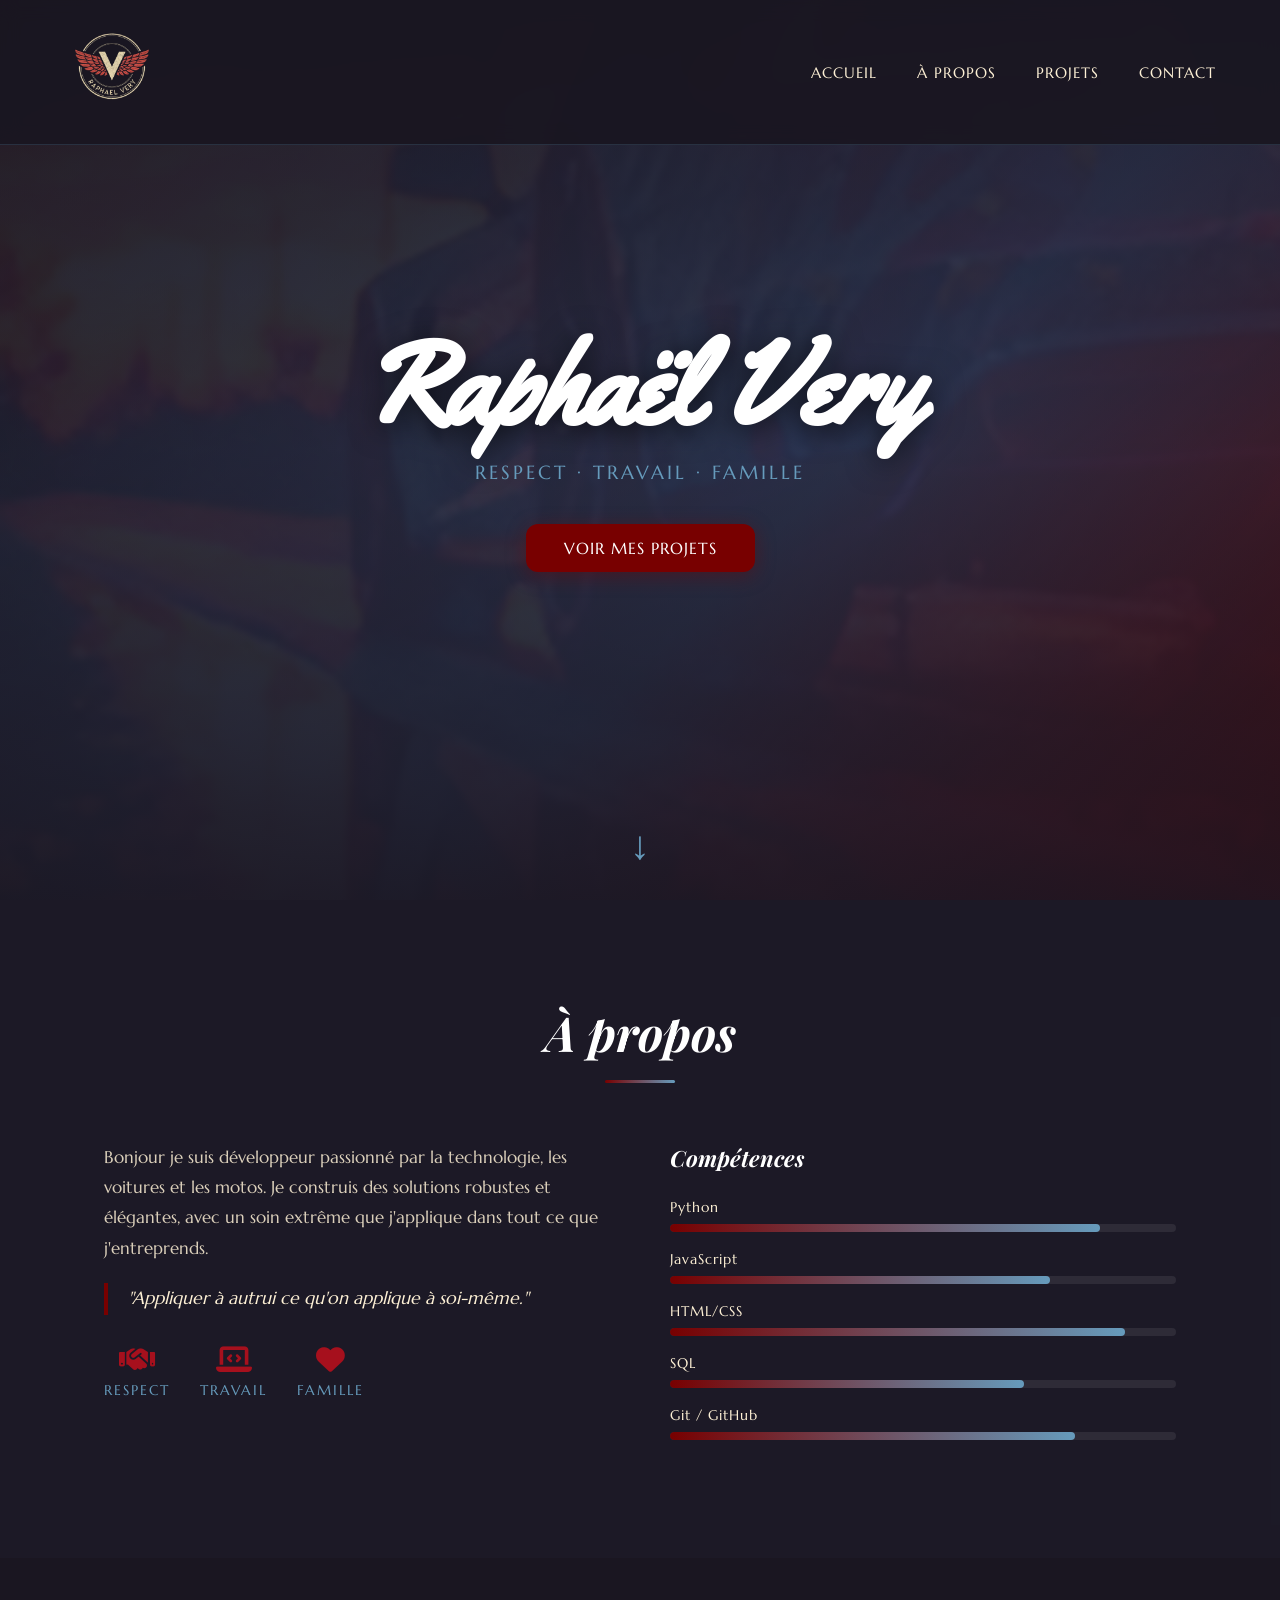
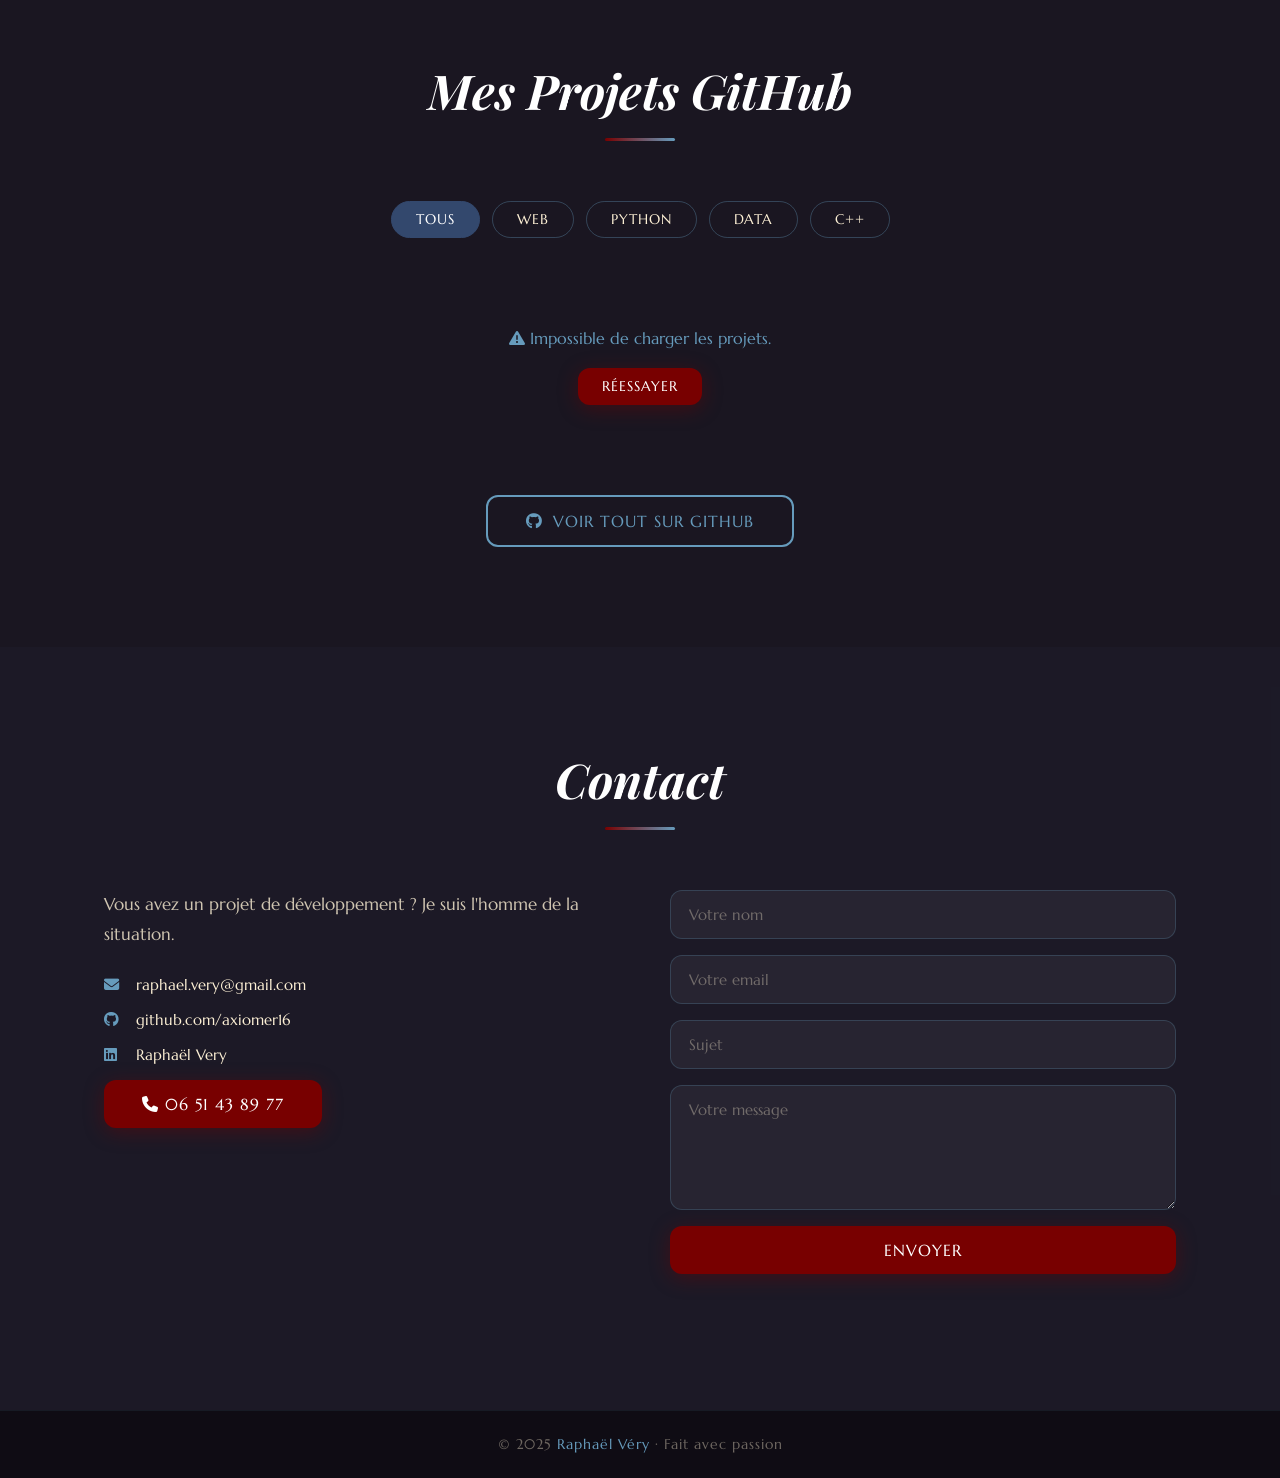
==== index.html @ fd7748c5 "formulaire mailer fonctionnel" ====
<!DOCTYPE html>

<html lang="en">
<head>
  <meta charset="UTF-8" />
  <meta name="viewport" content="width=device-width, initial-scale=1.0"/>
  <title>Raphaël Very – Portfolio</title>
  <link rel="stylesheet" href="style.css" />
  <link href="https://fonts.googleapis.com/css2?family=Yellowtail&family=Playfair+Display:ital@1&family=Marcellus&display=swap" rel="stylesheet"/>
  <link rel="stylesheet" href="https://cdnjs.cloudflare.com/ajax/libs/font-awesome/6.5.0/css/all.min.css"/>
  <link rel="icon" href="LogoPortfoliotCouleurClaire.png" type="image/png" />
</head>
<body>

  <!-- NAV -->
  <nav id="navbar">
    <div class="nav-logo"><img src="LogoPortfoliotCouleurClaire.png" alt="LogoPersoRaphaelVery" class="LogoNavBar"></div>
    <ul class="nav-links">
      <li><a href="#hero">Accueil</a></li>
      <li><a href="#about">À propos</a></li>
      <li><a href="#projects">Projets</a></li>
      <li><a href="#contact">Contact</a></li>
    </ul>
    <div class="hamburger" id="hamburger"><span></span><span></span><span></span></div>
  </nav>

  <!-- HERO -->
  <section id="hero">
    <div class="hero-overlay"></div>
    <div class="hero-content">
      <h1 class="hero-name">Raphaël Very</h1>
      <p class="hero-tagline">Respect · Travail · Famille</p>
      <a href="#projects" class="btn-primary">Voir mes projets</a>
    </div>
    <div class="hero-scroll-hint">↓</div>
  </section>

  <!-- ABOUT -->
  <section id="about">
    <div class="container">
      <h2 class="section-title">À propos</h2>
      <div class="about-grid">
        <div class="about-text">
          <p>Bonjour je suis développeur passionné par la technologie, les voitures et les motos. Je construis des solutions robustes et élégantes, 
            avec un soin extrême que j'applique dans tout ce que j'entreprends.</p>
          <p class="about-quote">"Appliquer à autrui ce qu'on applique à soi-même."</p>
          <div class="values">
            <div class="value-item"><i class="fas fa-handshake"></i><span>Respect</span></div>
            <div class="value-item"><i class="fas fa-laptop-code"></i><span>Travail</span></div>
            <div class="value-item"><i class="fas fa-heart"></i><span>Famille</span></div>
          </div>
        </div>
        <div class="about-skills">
          <h3>Compétences</h3>
          <div class="skill-bar"><span>Python</span><div class="bar"><div class="fill" data-width="85%"></div></div></div>
          <div class="skill-bar"><span>JavaScript</span><div class="bar"><div class="fill" data-width="75%"></div></div></div>
          <div class="skill-bar"><span>HTML/CSS</span><div class="bar"><div class="fill" data-width="90%"></div></div></div>
          <div class="skill-bar"><span>SQL</span><div class="bar"><div class="fill" data-width="70%"></div></div></div>
          <div class="skill-bar"><span>Git / GitHub</span><div class="bar"><div class="fill" data-width="80%"></div></div></div>
        </div>
      </div>
    </div>
  </section>

  <!-- PROJECTS -->
  <section id="projects">
    <div class="container">
      <h2 class="section-title">Mes Projets GitHub</h2>
      <div class="filter-buttons">
        <button class="filter-btn active" data-filter="all">Tous</button>
        <button class="filter-btn" data-filter="web">Web</button>
        <button class="filter-btn" data-filter="python">Python</button>
        <button class="filter-btn" data-filter="data">Data</button>
        <button class="filter-btn" data-filter="C++">C++</button>
      </div>
      <div class="projects-grid" id="projects-grid">
        <!-- Cartes injectées par JS -->
      </div>
      <div class="github-cta">
        <a href="https://github.com/axiomer16" target="_blank" class="btn-secondary"><i class="fab fa-github"></i> Voir tout sur GitHub</a>
      </div>
    </div>
  </section>

  <!-- CONTACT -->
  <section id="contact">
    <div class="container">
      <h2 class="section-title">Contact</h2>
      <div class="contact-wrapper">
        <div class="contact-info">
          <p>Vous avez un projet de développement ? Je suis l'homme de la situation.</p>
          <a href="" class="contact-link"><i class="fas fa-envelope"></i> raphael.very@gmail.com</a>
          <a href="https://github.com/axiomer16" target="_blank" class="contact-link"><i class="fab fa-github"></i> github.com/axiomer16</a>
          <a href="https://www.linkedin.com/in/rapha%C3%ABl-very-87150a2a8/" target="_blank" class="contact-link"><i class="fab fa-linkedin"></i>Raphaël Very</a>
          <a href="tel:+33651438977" class="btn-primary"><i class="fas fa-phone"></i> 06 51 43 89 77</a>
        </div>
      <form class="contact-form" id="contact-form">
        <input type="text" name="name" placeholder="Votre nom" required />
        <input type="email" name="email" placeholder="Votre email" required />
        <input type="text" name="subject" placeholder="Sujet" required />
        <textarea rows="5" name="message" placeholder="Votre message" required></textarea>
        <button type="submit" class="btn-primary">Envoyer</button>
        <p class="form-msg" id="form-msg"></p>
      </form>
      </div>
    </div>
  </section>

  <!-- FOOTER -->
  <footer>
    <p>© 2025 <span>Raphaël Véry</span> · Fait avec passion</p>
  </footer>

  <script src="script.js"></script>
</body>
</html>
---- style.css ----
/* ===== RESET & VARIABLES ===== */
*, *::before, *::after { margin: 0; padding: 0; box-sizing: border-box; }

:root {
  --marron-rouge: #780000;
  --bleu-marin:   #33486d;
  --noir:         #1A1621;
  --bleu-clair:   #669BBC;
  --beige:        #FDF0D5;
  --rouge-bord:   #A6101D;
  --white:        #ffffff;
  --font-title1:  'Yellowtail', cursive;
  --font-title2:  'Playfair Display', serif;
  --font-body:    'Marcellus', serif;
  --transition:   0.35s ease;
  --radius:       12px;
}

html { scroll-behavior: smooth; }

body {
  font-family: var(--font-body);
  background: var(--noir);
  color: var(--beige);
  overflow-x: hidden;
}

/* ===== SCROLLBAR ===== */
::-webkit-scrollbar { width: 6px; }
::-webkit-scrollbar-track { background: var(--noir); }
::-webkit-scrollbar-thumb { background: var(--bleu-marin); border-radius: 3px; }

/* ===== NAV ===== */
#navbar {
  position: fixed; top: 0; left: 0; right: 0; z-index: 999;
  display: flex; align-items: center; justify-content: space-between;
  padding: 18px 5%;
  background: rgba(26, 22, 33, 0.92);
  backdrop-filter: blur(10px);
  border-bottom: 1px solid rgba(102,155,188,0.2);
  transition: var(--transition);
}
#navbar.scrolled { padding: 12px 5%; box-shadow: 0 4px 20px rgba(0,0,0,0.5); }

.nav-logo {
  font-family: var(--font-title1);
  font-size: 2rem;
  color: var(--beige);
  letter-spacing: 2px;
}
.LogoNavBar { width: 6rem; height: 6rem; }
.nav-logo span { color: var(--bleu-clair); }

.nav-links { list-style: none; display: flex; gap: 2.5rem; }
.nav-links a {
  text-decoration: none;
  color: var(--beige);
  font-size: 0.95rem;
  letter-spacing: 1px;
  text-transform: uppercase;
  position: relative;
  transition: color var(--transition);
}
.nav-links a::after {
  content: ''; position: absolute; bottom: -4px; left: 0;
  width: 0; height: 2px; background: var(--bleu-clair);
  transition: width var(--transition);
}
.nav-links a:hover { color: var(--bleu-clair); }
.nav-links a:hover::after { width: 100%; }

.hamburger { display: none; flex-direction: column; gap: 5px; cursor: pointer; }
.hamburger span { width: 25px; height: 2px; background: var(--beige); transition: var(--transition); }

/* ===== HERO ===== */
#hero {
  position: relative; height: 100vh;
  display: flex; align-items: center; justify-content: center;
  background: linear-gradient(135deg, var(--noir) 0%, var(--bleu-marin) 60%, var(--marron-rouge) 100%);
  overflow: hidden;
}

#hero::before {
  content: '';
  position: absolute; inset: 0;
  background: url('voiture.png') center/cover no-repeat;
  opacity: 0.12;
}

.hero-overlay {
  position: absolute; inset: 0;
  background: linear-gradient(to bottom, rgba(26,22,33,0.7) 0%, rgba(26,22,33,0.4) 50%, rgba(26,22,33,0.9) 100%);
}

.hero-content {
  position: relative; z-index: 2;
  text-align: center;
  animation: fadeUp 1s ease forwards;
}

.hero-name {
  font-family: var(--font-title1);
  font-size: clamp(3.5rem, 9vw, 8rem);
  color: var(--white);
  text-shadow: 0 4px 30px rgba(0,0,0,0.6);
  line-height: 1;
  margin-bottom: 1rem;
}

.hero-tagline {
  font-size: clamp(0.9rem, 2vw, 1.2rem);
  color: var(--bleu-clair);
  letter-spacing: 3px;
  text-transform: uppercase;
  margin-bottom: 2.5rem;
}

.hero-scroll-hint {
  position: absolute; bottom: 30px; left: 50%; transform: translateX(-50%);
  color: var(--bleu-clair); font-size: 2.5rem;
  animation: bounce 2s infinite;
}

/* ===== BUTTONS ===== */
.btn-primary {
  display: inline-block;
  padding: 14px 38px;
  background: var(--marron-rouge);
  color: var(--white);
  text-decoration: none;
  border: none; cursor: pointer;
  border-radius: var(--radius);
  font-family: var(--font-body);
  font-size: 1rem;
  letter-spacing: 1px;
  text-transform: uppercase;
  transition: background var(--transition), transform var(--transition), box-shadow var(--transition);
  box-shadow: 0 4px 20px rgba(120,0,0,0.4);
}
.btn-primary:hover {
  background: var(--rouge-bord);
  transform: translateY(-3px);
  box-shadow: 0 8px 30px rgba(166,16,29,0.5);
}

.btn-secondary {
  display: inline-flex; align-items: center; gap: 10px;
  padding: 14px 38px;
  background: transparent;
  color: var(--bleu-clair);
  text-decoration: none;
  border: 2px solid var(--bleu-clair);
  border-radius: var(--radius);
  font-family: var(--font-body);
  font-size: 1rem;
  letter-spacing: 1px;
  text-transform: uppercase;
  transition: all var(--transition);
}
.btn-secondary:hover {
  background: var(--bleu-clair);
  color: var(--noir);
  transform: translateY(-3px);
}

/* ===== SECTIONS ===== */
section { padding: 100px 0; }
.container { max-width: 1200px; margin: 0 auto; padding: 0 5%; }

.section-title {
  font-family: var(--font-title2);
  font-size: clamp(2rem, 5vw, 3rem);
  font-style: italic;
  color: var(--white);
  text-align: center;
  margin-bottom: 60px;
  position: relative;
}
.section-title::after {
  content: '';
  display: block;
  width: 70px; height: 3px;
  background: linear-gradient(to right, var(--marron-rouge), var(--bleu-clair));
  margin: 16px auto 0;
  border-radius: 2px;
}

/* ===== ABOUT ===== */
#about { background: rgba(51, 72, 109, 0.08); }

.about-grid { display: grid; grid-template-columns: 1fr 1fr; gap: 60px; align-items: start; }

.about-text p { font-size: 1.05rem; line-height: 1.8; margin-bottom: 1.2rem; color: rgba(253,240,213,0.85); }
.about-text strong { color: var(--bleu-clair); }

.about-quote {
  border-left: 4px solid var(--marron-rouge);
  padding-left: 20px;
  font-style: italic;
  color: var(--beige) !important;
  font-size: 1.1rem !important;
}

.values { display: flex; gap: 30px; margin-top: 30px; }
.value-item { display: flex; flex-direction: column; align-items: center; gap: 8px; }
.value-item i { font-size: 1.8rem; color: var(--rouge-bord); }
.value-item span { font-size: 0.85rem; text-transform: uppercase; letter-spacing: 2px; color: var(--bleu-clair); }

.about-skills h3 {
  font-family: var(--font-title2);
  font-size: 1.4rem;
  font-style: italic;
  color: var(--white);
  margin-bottom: 25px;
}

.skill-bar { margin-bottom: 18px; }
.skill-bar > span { display: block; font-size: 0.9rem; letter-spacing: 1px; margin-bottom: 8px; color: var(--beige); }
.bar { background: rgba(255,255,255,0.08); border-radius: 50px; height: 8px; overflow: hidden; }
.fill {
  height: 100%; width: 0%;
  background: linear-gradient(to right, var(--marron-rouge), var(--bleu-clair));
  border-radius: 50px;
  transition: width 1.5s cubic-bezier(0.25, 1, 0.5, 1);
}

/* ===== PROJECTS ===== */
#projects { background: var(--noir); }

.filter-buttons {
  display: flex; justify-content: center; gap: 12px; flex-wrap: wrap;
  margin-bottom: 50px;
}

.filter-btn {
  padding: 9px 24px;
  background: transparent;
  color: var(--beige);
  border: 1px solid rgba(102,155,188,0.35);
  border-radius: 50px;
  cursor: pointer;
  font-family: var(--font-body);
  font-size: 0.85rem;
  letter-spacing: 1px;
  text-transform: uppercase;
  transition: all var(--transition);
}
.filter-btn.active, .filter-btn:hover {
  background: var(--bleu-marin);
  border-color: var(--bleu-marin);
  color: var(--white);
}

.projects-grid {
  display: grid;
  grid-template-columns: repeat(auto-fill, minmax(330px, 1fr));
  gap: 28px;
}

.project-card {
  background: rgba(51,72,109,0.15);
  border: 1px solid rgba(102,155,188,0.15);
  border-radius: var(--radius);
  padding: 28px;
  position: relative;
  overflow: hidden;
  transition: transform var(--transition), box-shadow var(--transition), border-color var(--transition);
  cursor: pointer;
}
.project-card::before {
  content: ''; position: absolute; top: 0; left: 0; right: 0;
  height: 3px;
  background: linear-gradient(to right, var(--marron-rouge), var(--bleu-clair));
  transform: scaleX(0); transform-origin: left;
  transition: transform var(--transition);
}
.project-card:hover { transform: translateY(-8px); box-shadow: 0 16px 40px rgba(0,0,0,0.4); border-color: rgba(102,155,188,0.4); }
.project-card:hover::before { transform: scaleX(1); }

.project-card-header { display: flex; justify-content: space-between; align-items: flex-start; margin-bottom: 14px; }
.project-icon { font-size: 1.8rem; }
.project-tag {
  font-size: 0.7rem; letter-spacing: 1px; text-transform: uppercase;
  padding: 4px 10px;
  border-radius: 50px;
  background: rgba(120,0,0,0.3);
  color: var(--white);
  border: 1px solid rgba(166,16,29,0.3);
}

.project-card h3 {
  font-family: var(--font-title2);
  font-size: 1.25rem;
  font-style: italic;
  color: var(--white);
  margin-bottom: 10px;
}
.project-card p { font-size: 0.92rem; line-height: 1.65; color: rgba(253,240,213,0.7); margin-bottom: 20px; }

.project-footer { display: flex; justify-content: space-between; align-items: center; }
.project-langs { display: flex; gap: 8px; flex-wrap: wrap; }
.lang-badge {
  font-size: 0.7rem; padding: 3px 10px;
  background: rgba(102,155,188,0.15);
  color: var(--bleu-clair);
  border-radius: 50px;
  border: 1px solid rgba(102,155,188,0.25);
}
.project-card .project-link {
  text-decoration: none;
  color: inherit;
  display: block;
}


.github-cta { text-align: center; margin-top: 50px; }

/* ===== CONTACT ===== */
#contact { background: rgba(51,72,109,0.08); }

.contact-wrapper { display: grid; grid-template-columns: 1fr 1fr; gap: 60px; align-items: start; }

.contact-info p { font-size: 1.05rem; line-height: 1.8; color: rgba(253,240,213,0.8); margin-bottom: 25px; }

.contact-link {
  display: flex; align-items: center; gap: 12px;
  text-decoration: none; color: var(--beige);
  font-size: 0.95rem; margin-bottom: 16px;
  transition: color var(--transition);
}
.contact-link i { color: var(--bleu-clair); width: 20px; }
.contact-link:hover { color: var(--bleu-clair); }

.contact-form { display: flex; flex-direction: column; gap: 16px; }
.contact-form input,
.contact-form textarea {
  background: rgba(255,255,255,0.05);
  border: 1px solid rgba(102,155,188,0.25);
  color: var(--beige);
  font-family: var(--font-body);
  font-size: 0.95rem;
  padding: 14px 18px;
  border-radius: var(--radius);
  transition: border-color var(--transition);
  outline: none;
  resize: vertical;
}
.contact-form input:focus,
.contact-form textarea:focus { border-color: var(--bleu-clair); }
.contact-form input::placeholder,
.contact-form textarea::placeholder { color: rgba(253,240,213,0.35); }

.form-msg { font-size: 0.9rem; color: var(--bleu-clair); min-height: 20px; }

/* ===== FOOTER ===== */
footer {
  background: #0f0c14;
  text-align: center;
  padding: 25px;
  border-top: 1px solid rgba(102,155,188,0.1);
  font-size: 0.85rem;
  color: rgba(253,240,213,0.4);
  letter-spacing: 1px;
}
footer span { color: var(--bleu-clair); }
a.btn-primary[href^="tel"] {
  width: auto;
  max-width: 225px;
  display: inline-block;
}


/* ===== ANIMATIONS ===== */
@keyframes fadeUp {
  from { opacity: 0; transform: translateY(40px); }
  to   { opacity: 1; transform: translateY(0); }
}
@keyframes bounce {
  0%, 100% { transform: translateX(-50%) translateY(0); }
  50%       { transform: translateX(-50%) translateY(-12px); }
}

.reveal {
  opacity: 0;
  transform: translateY(30px);
  transition: opacity 0.7s ease, transform 0.7s ease;
}
.reveal.visible { opacity: 1; transform: translateY(0); }

/* ===== RESPONSIVE ===== */
@media (max-width: 768px) {
  .nav-links { display: none; flex-direction: column; position: absolute; top: 70px; left: 0; right: 0; background: rgba(26,22,33,0.98); padding: 20px 5%; gap: 20px; }
  .nav-links.open { display: flex; }
  .LogoNavBar { width: 5rem; height: 5rem; }
  .hamburger { display: flex; }
  .about-grid, .contact-wrapper { grid-template-columns: 1fr; gap: 40px; }
  .projects-grid { grid-template-columns: 1fr; }
  .values { justify-content: center; }
}
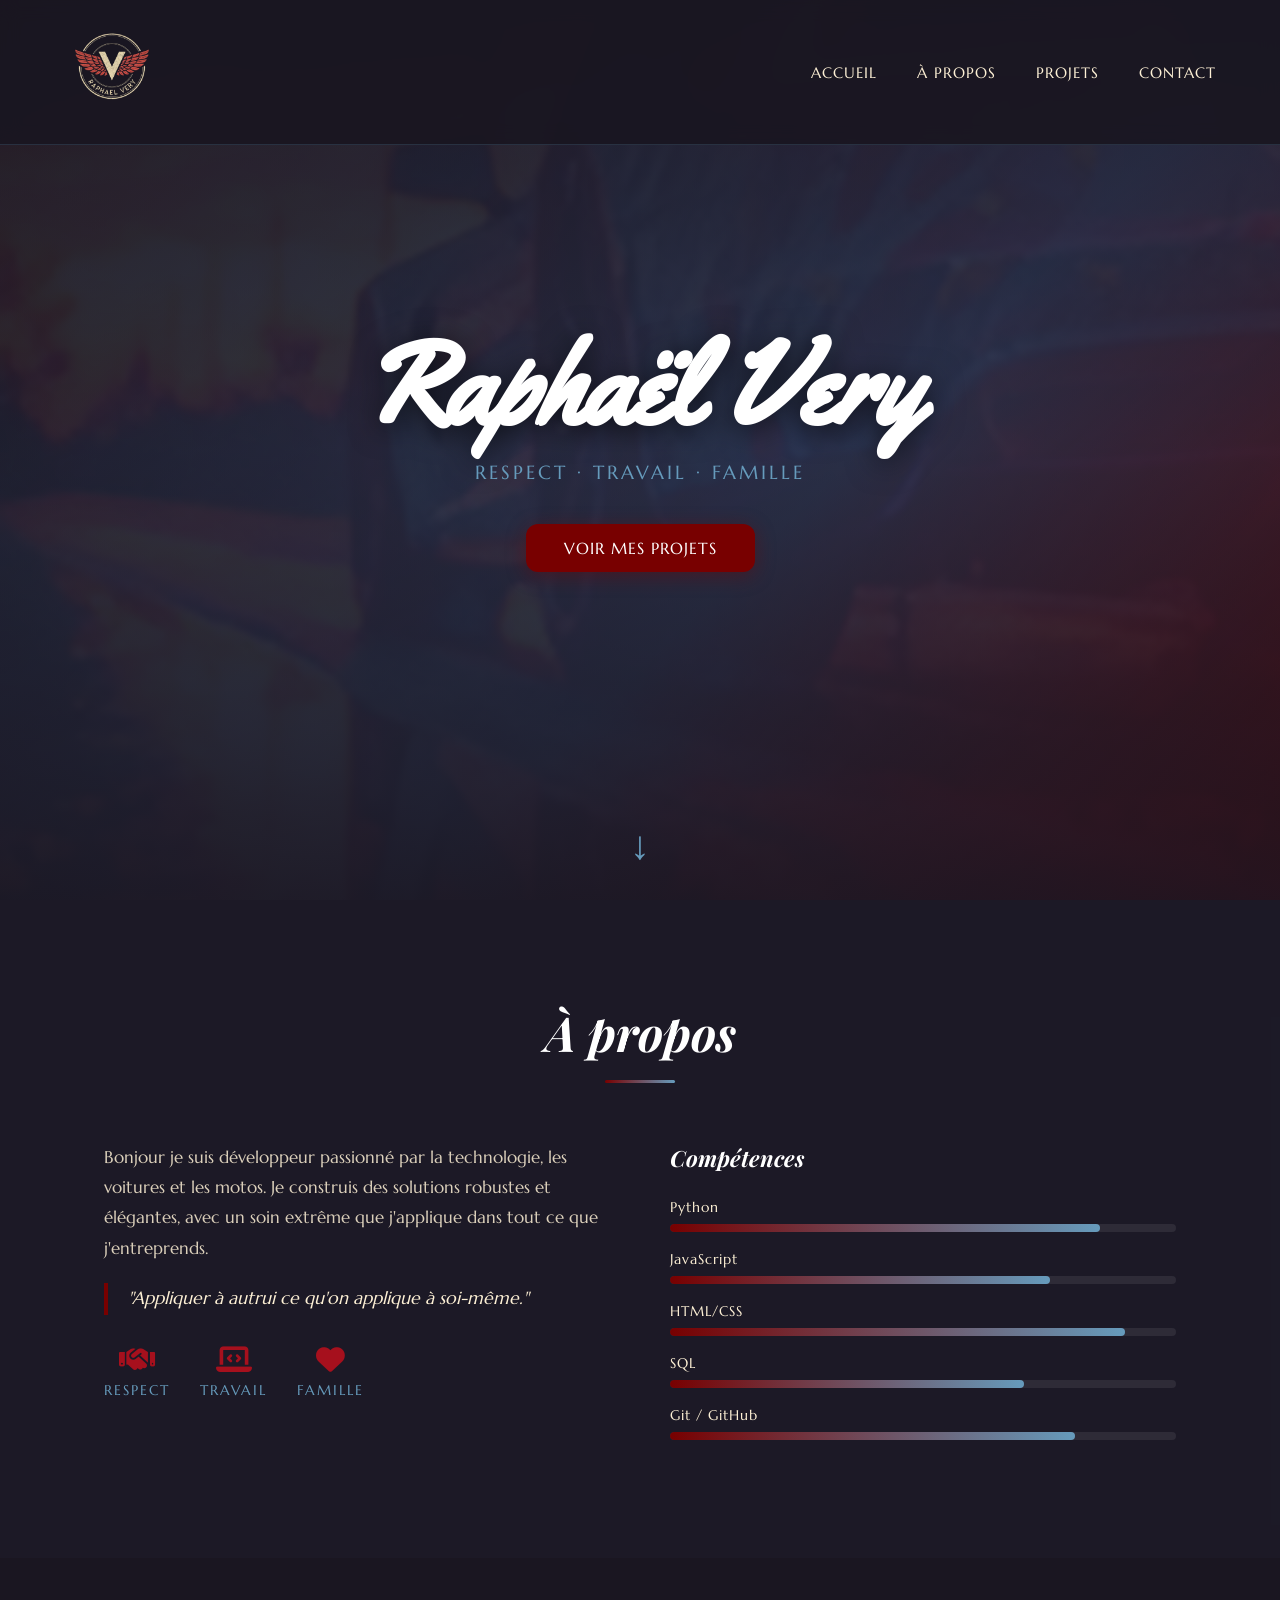
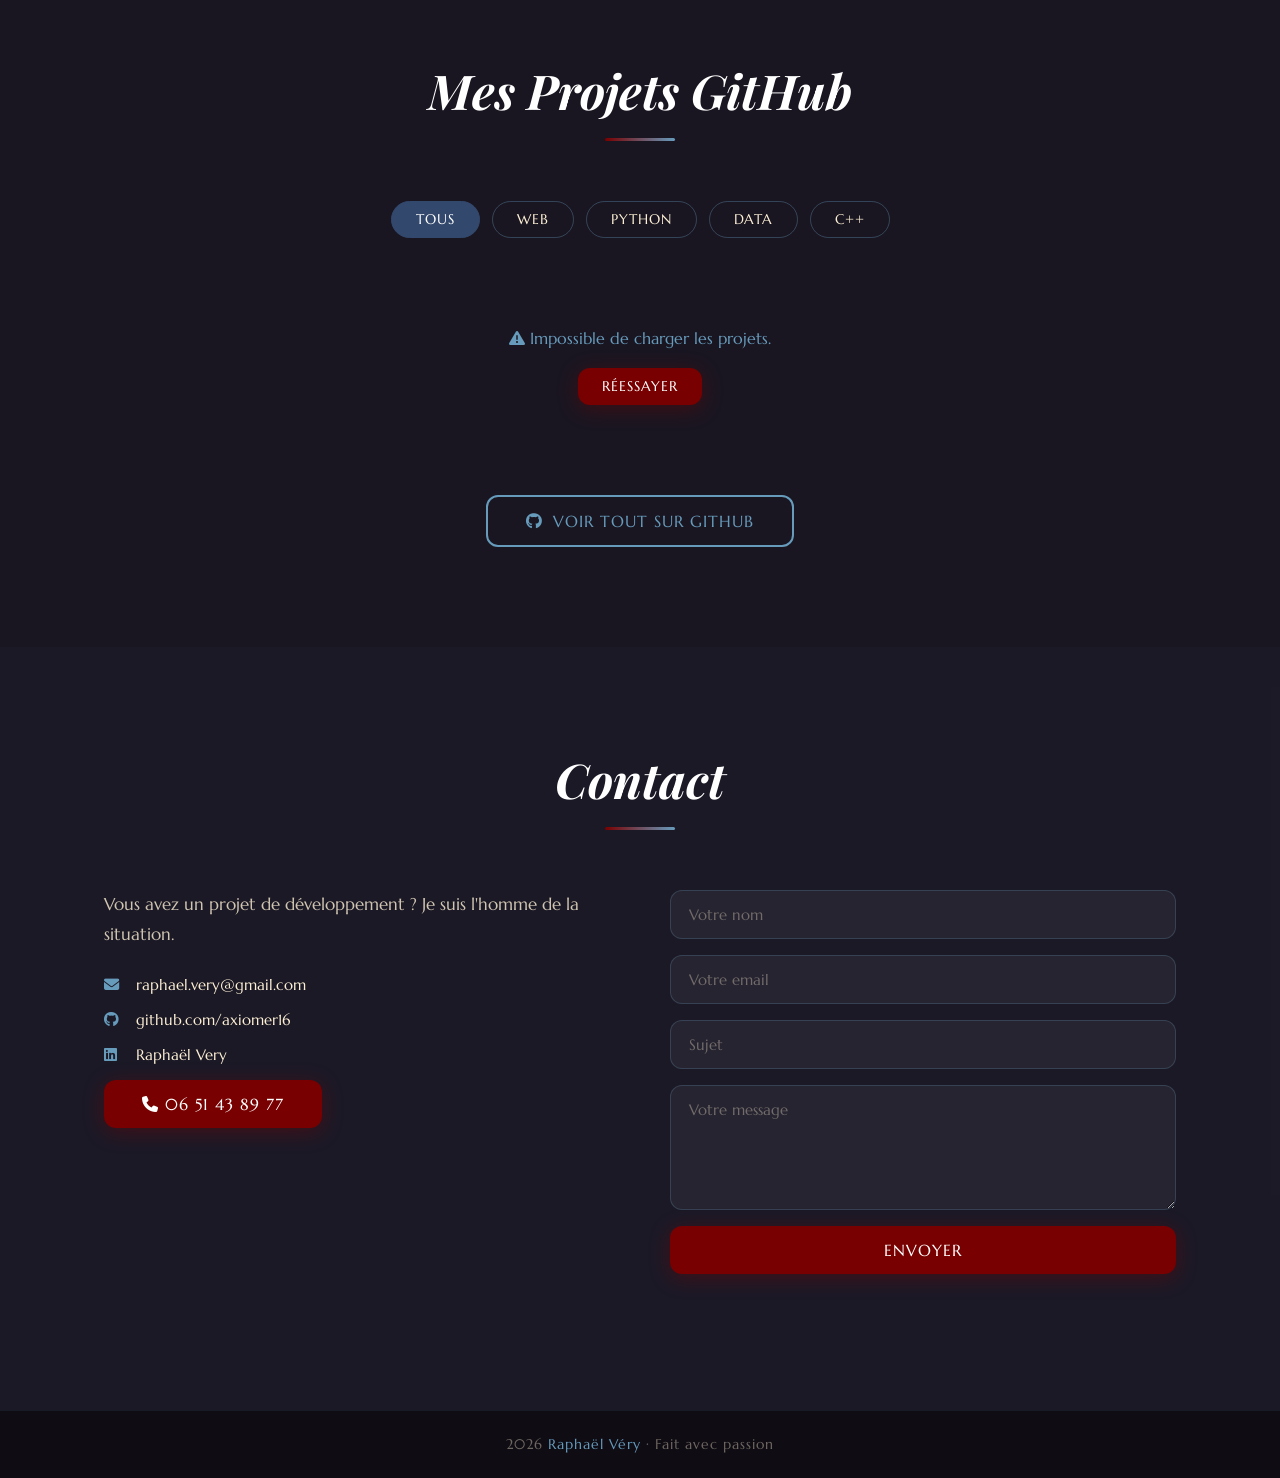
==== commit 5e57deca: "mise a jour footer" ====
--- a/index.html
+++ b/index.html
@@ -108,9 +108,9 @@
 
   <!-- FOOTER -->
   <footer>
-    <p>© 2025 <span>Raphaël Véry</span> · Fait avec passion</p>
+    <p>2026 <span>Raphaël Véry</span> · Fait avec passion</p>
   </footer>
 
   <script src="script.js"></script>
 </body>
-</html>+</html>
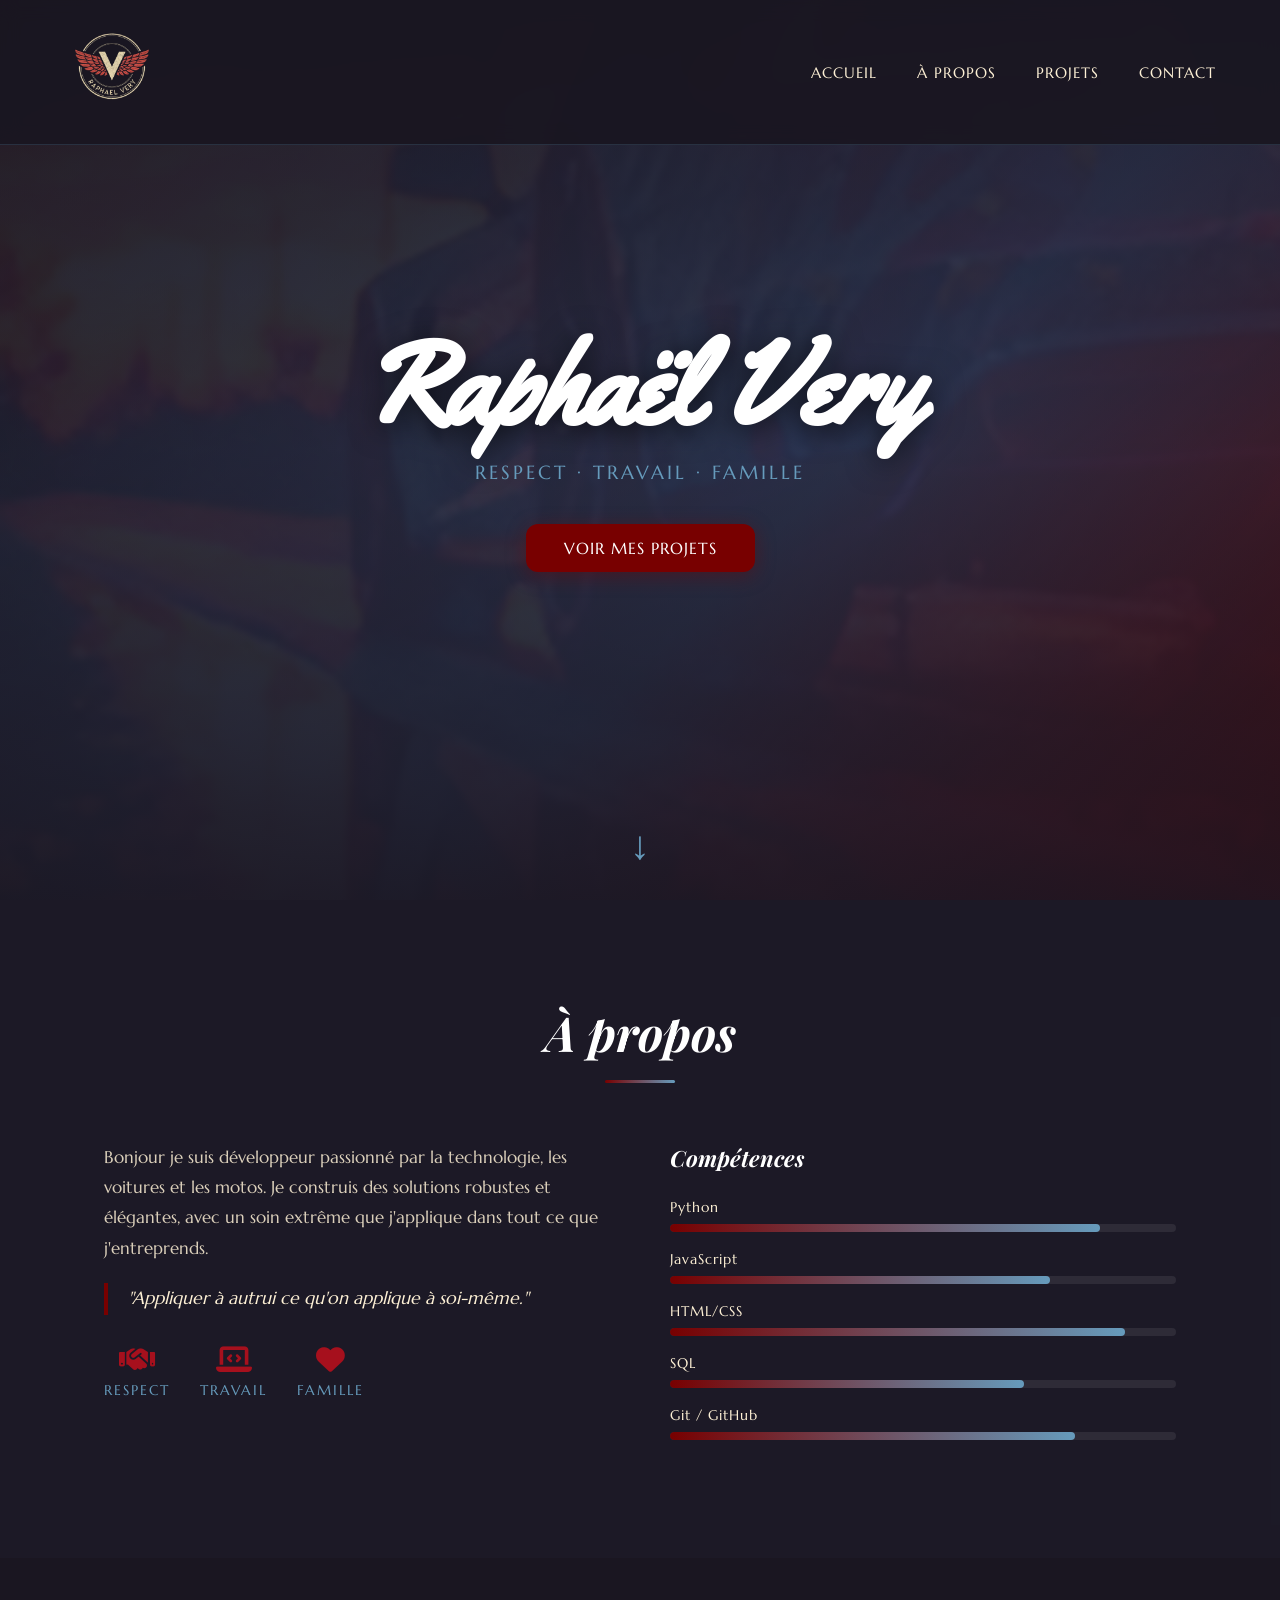
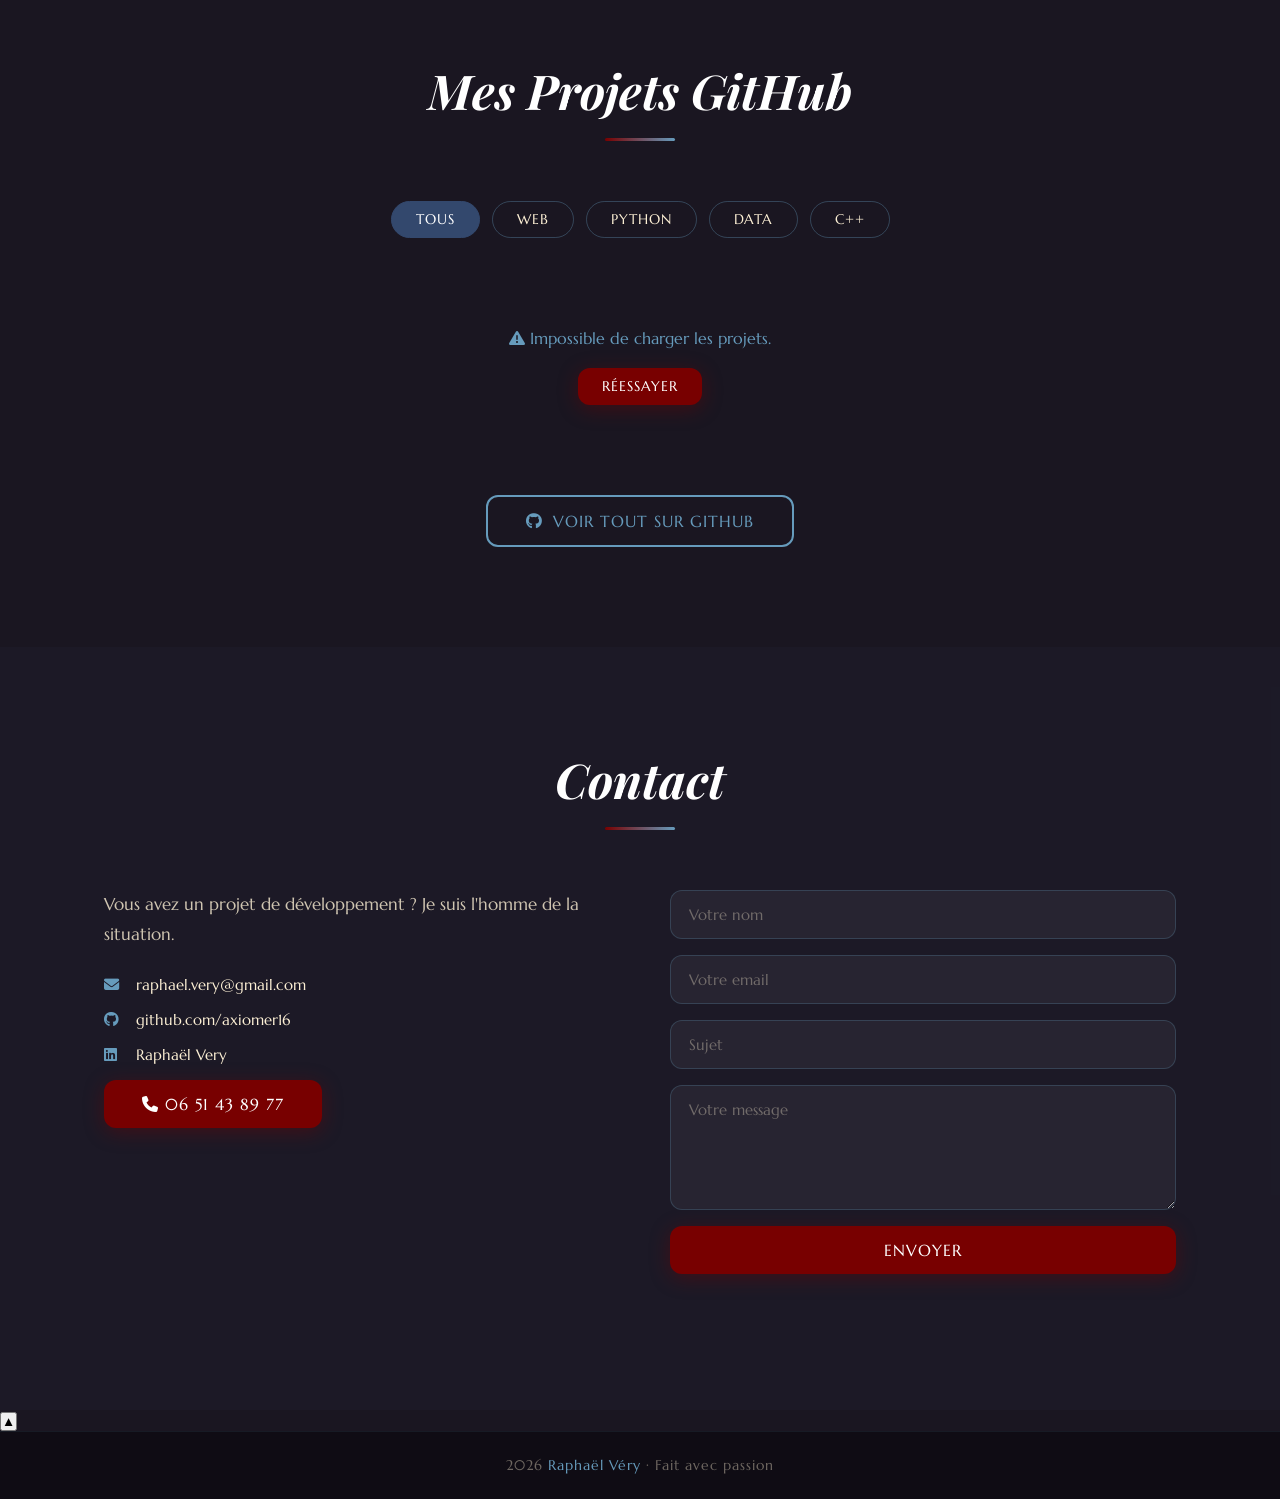
==== commit cef004c8: "Add scroll to top button in index.html" ====
--- a/index.html
+++ b/index.html
@@ -105,7 +105,9 @@
       </div>
     </div>
   </section>
-
+  
+  <button id="scrollTop" title="Haut de page">&#9650;</button>
+  
   <!-- FOOTER -->
   <footer>
     <p>2026 <span>Raphaël Véry</span> · Fait avec passion</p>
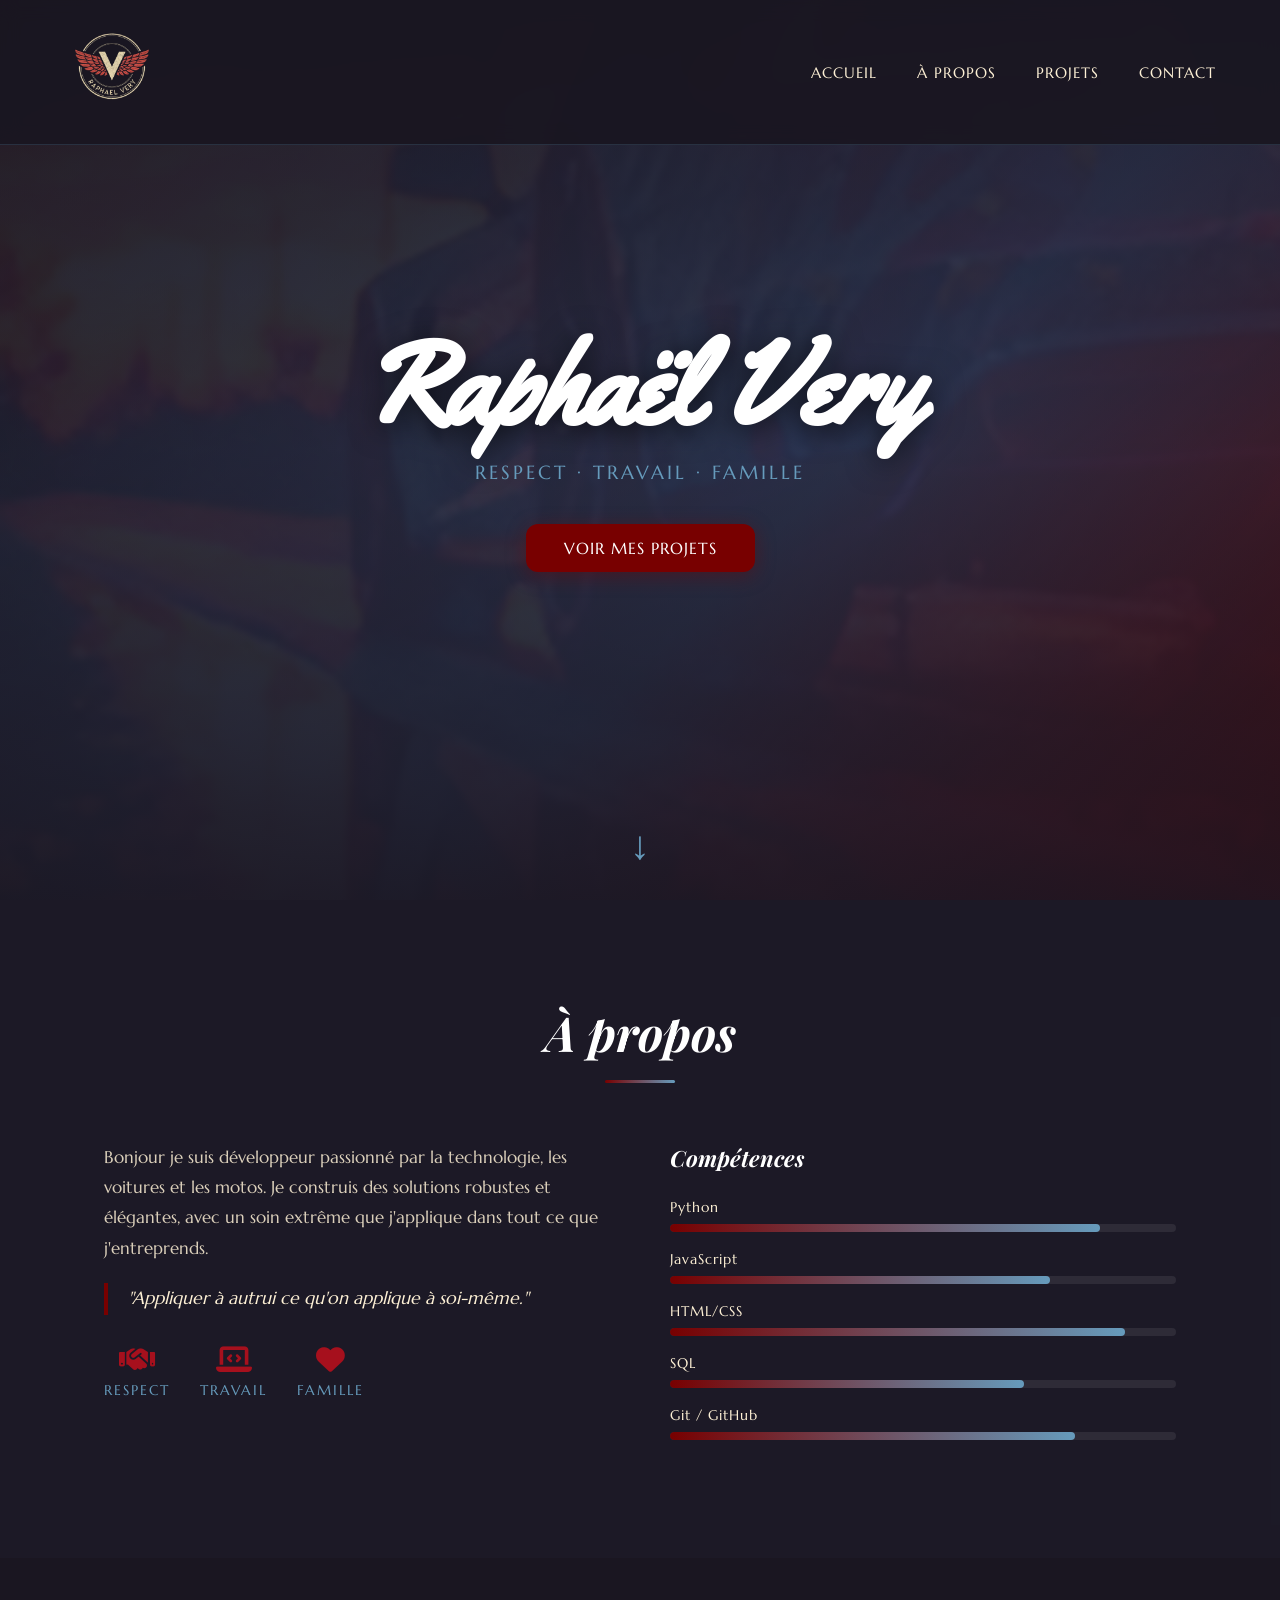
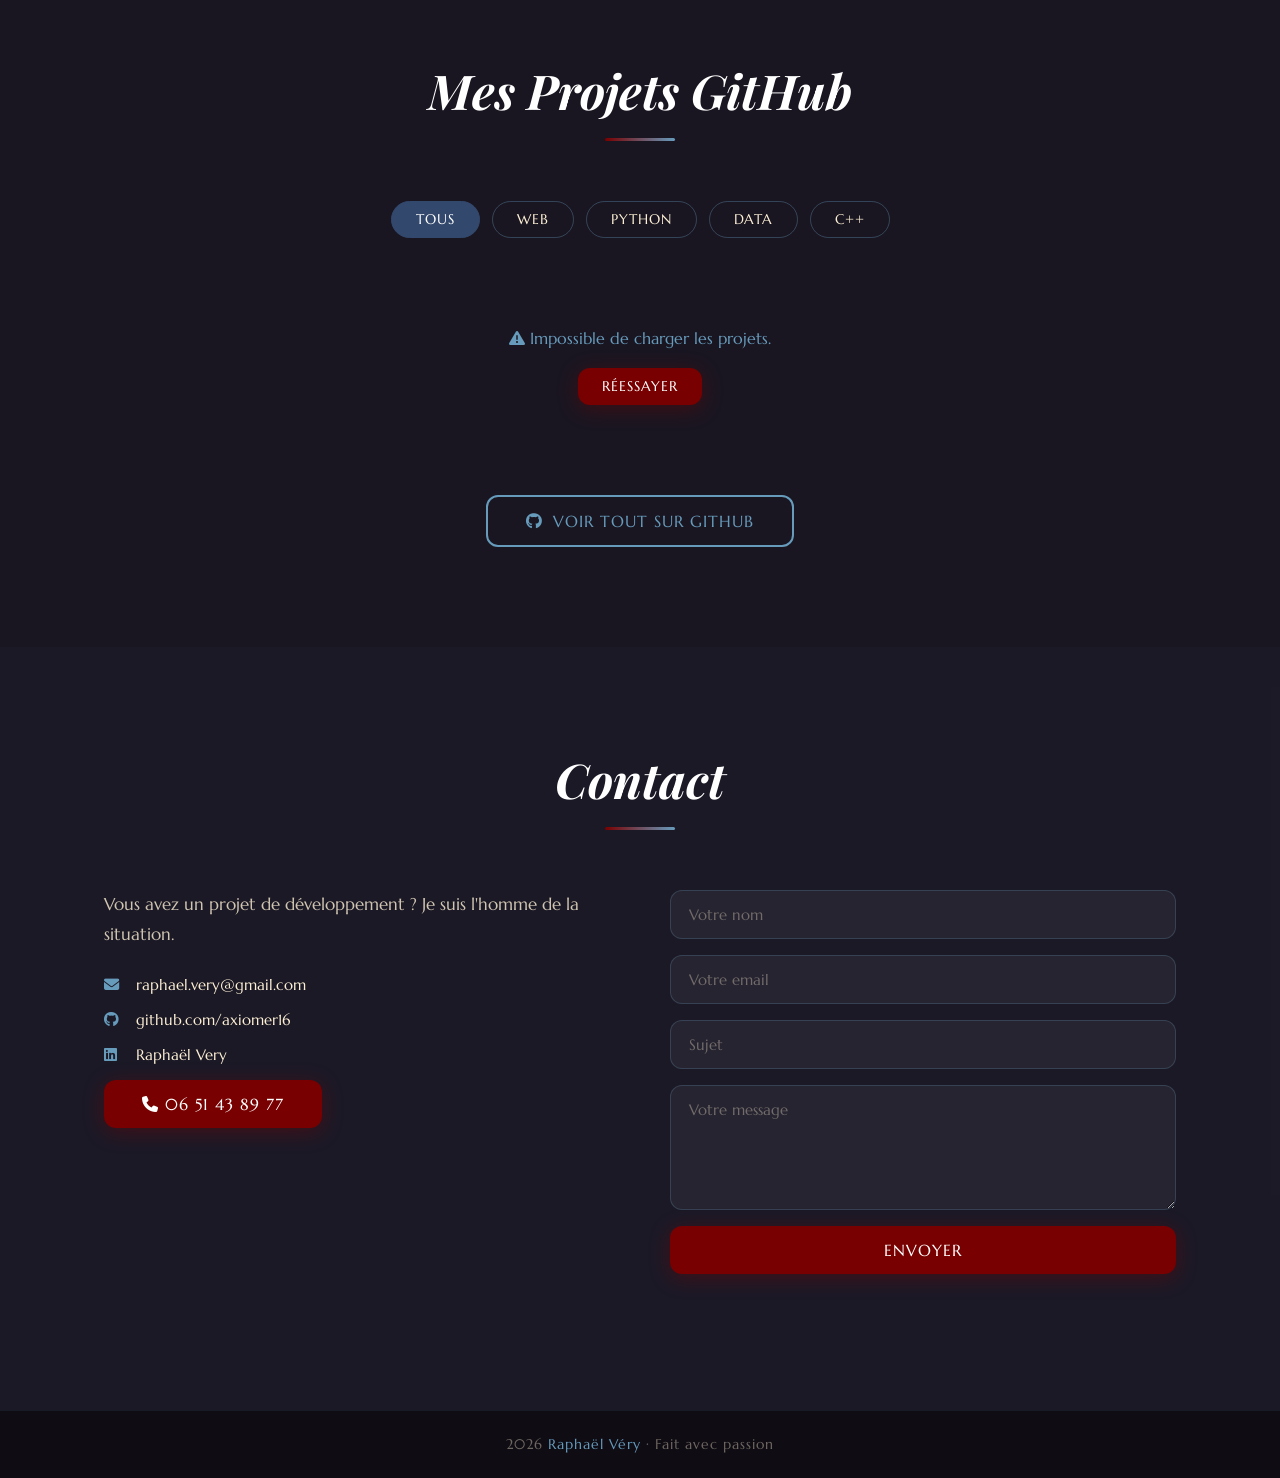
==== commit 4f341e6d: "Update favicon link in index.html" ====
--- a/index.html
+++ b/index.html
@@ -8,7 +8,7 @@
   <link rel="stylesheet" href="style.css" />
   <link href="https://fonts.googleapis.com/css2?family=Yellowtail&family=Playfair+Display:ital@1&family=Marcellus&display=swap" rel="stylesheet"/>
   <link rel="stylesheet" href="https://cdnjs.cloudflare.com/ajax/libs/font-awesome/6.5.0/css/all.min.css"/>
-  <link rel="icon" href="LogoPortfoliotCouleurClaire.png" type="image/png" />
+  <link rel="icon" href="LogoPortfoliot.png" type="image/png" />
 </head>
 <body>
 
--- a/style.css
+++ b/style.css
@@ -352,6 +352,35 @@
 
 .form-msg { font-size: 0.9rem; color: var(--bleu-clair); min-height: 20px; }
 
+/* ===== Top button ===== */
+#scrollTop {
+  position: fixed;
+  bottom: 30px;
+  right: 30px;
+  background: #33486d;
+  color: #ffffff;
+  border: none;
+  border-radius: 50%;
+  width: 50px;
+  height: 50px;
+  font-size: 1.4rem;
+  cursor: pointer;
+  opacity: 0;
+  transition: opacity 0.3s;
+  pointer-events: none;
+  z-index: 999;
+}
+
+#scrollTop.visible {
+  opacity: 1;
+  pointer-events: auto;
+}
+
+#scrollTop:hover {
+  background: #fff;
+}
+
+
 /* ===== FOOTER ===== */
 footer {
   background: #0f0c14;
@@ -396,4 +425,4 @@
   .about-grid, .contact-wrapper { grid-template-columns: 1fr; gap: 40px; }
   .projects-grid { grid-template-columns: 1fr; }
   .values { justify-content: center; }
-}+}
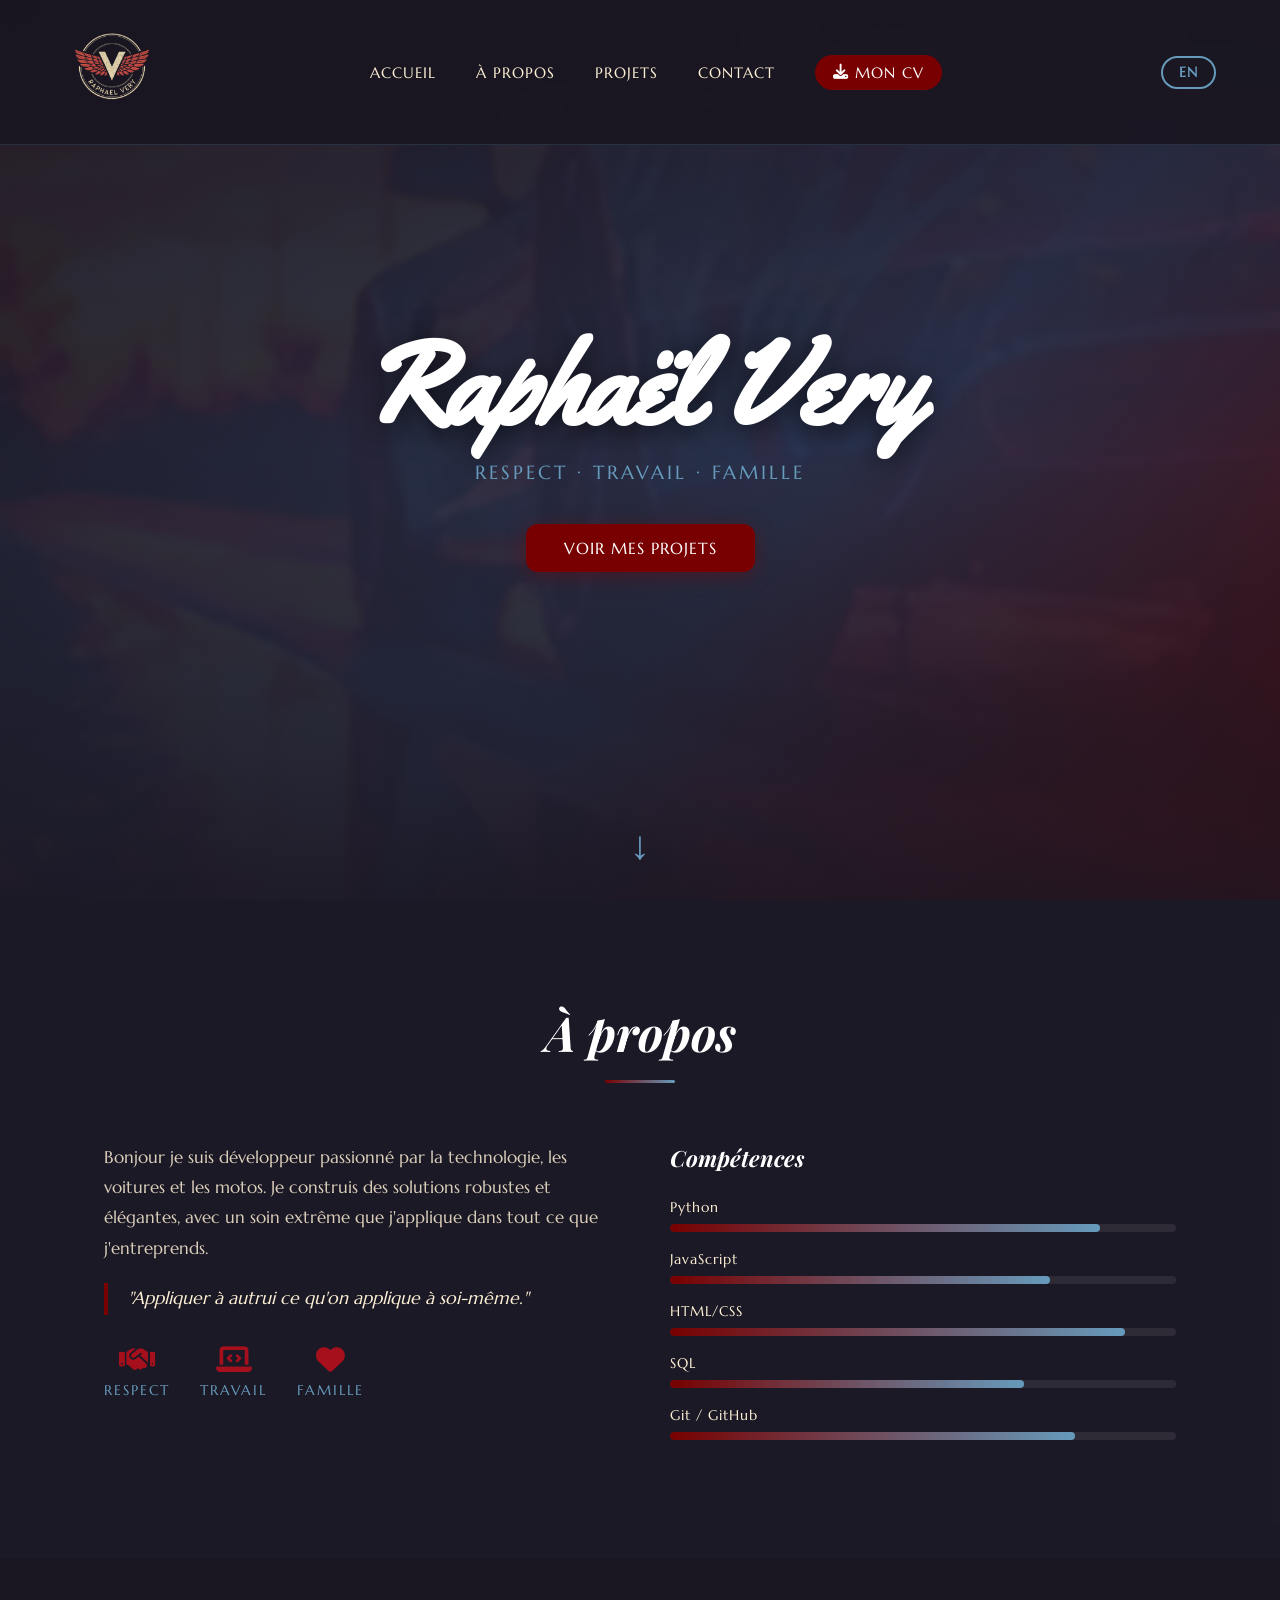
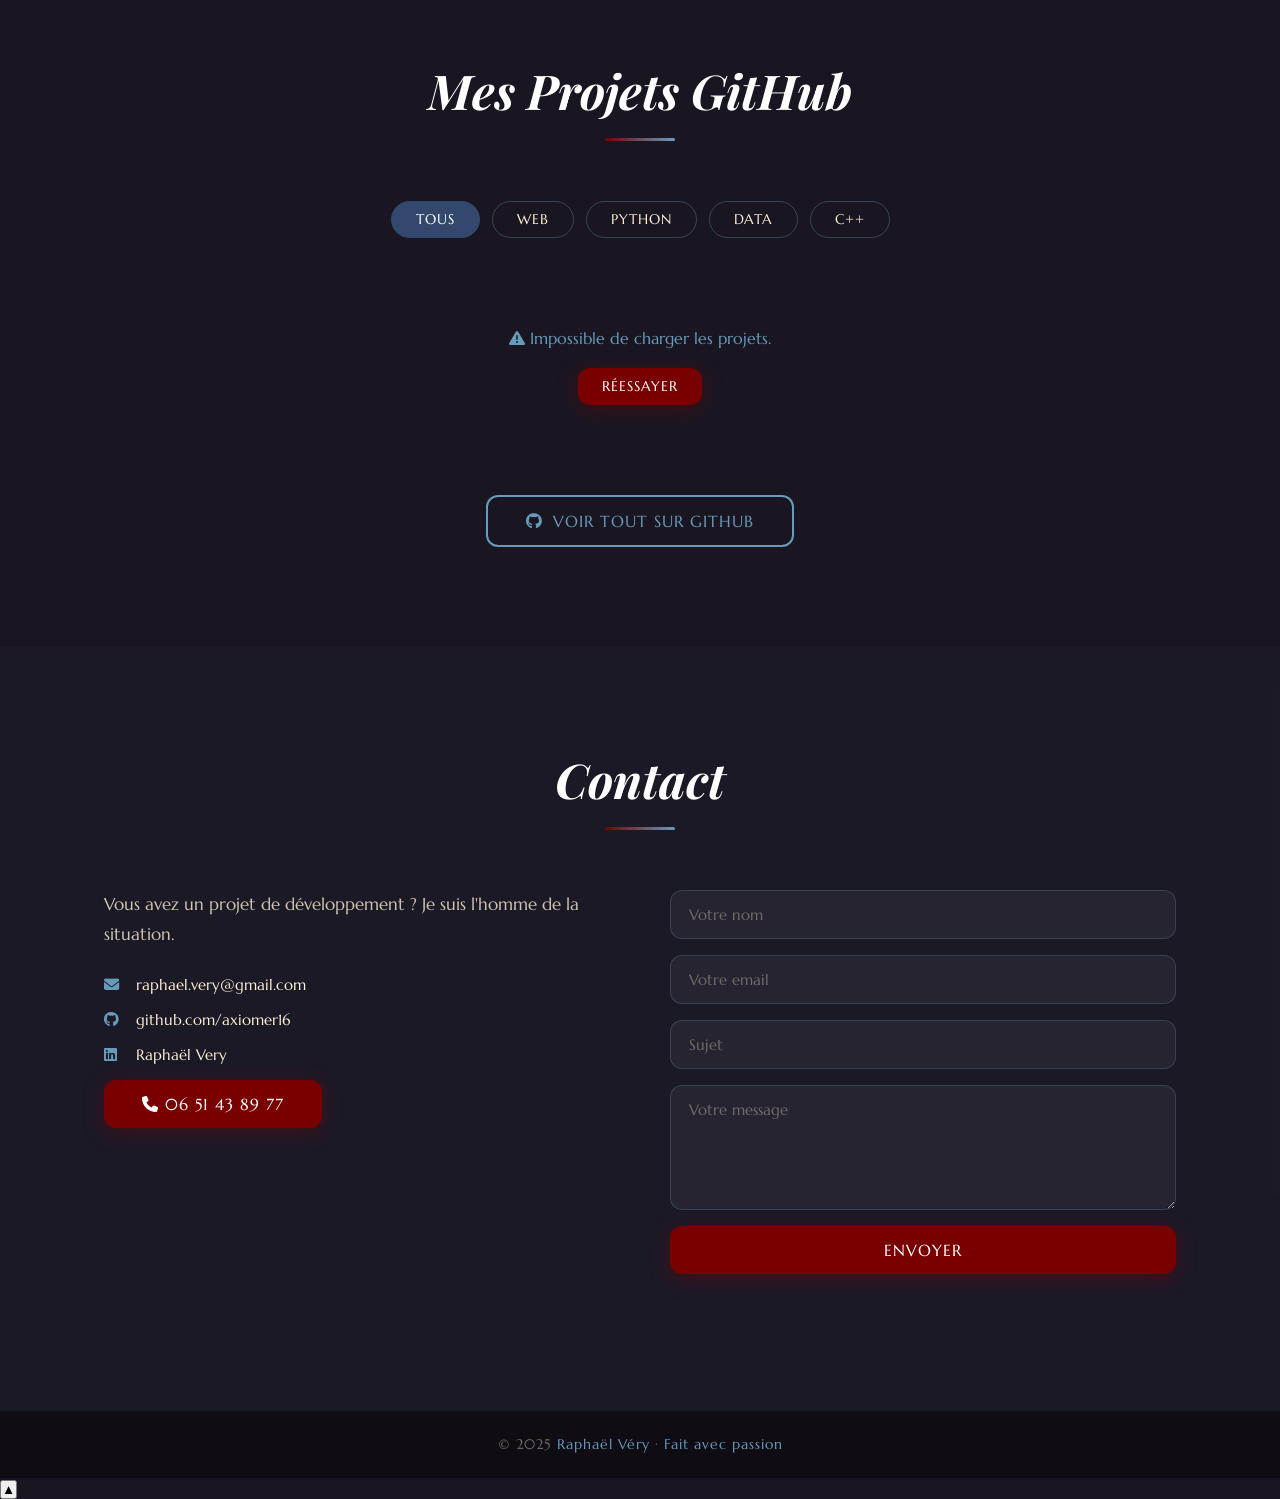
==== commit 2a7c5fae: "Ajoute traduction en Anglais + CV Fr et En" ====
--- a/index.html
+++ b/index.html
@@ -8,7 +8,7 @@
   <link rel="stylesheet" href="style.css" />
   <link href="https://fonts.googleapis.com/css2?family=Yellowtail&family=Playfair+Display:ital@1&family=Marcellus&display=swap" rel="stylesheet"/>
   <link rel="stylesheet" href="https://cdnjs.cloudflare.com/ajax/libs/font-awesome/6.5.0/css/all.min.css"/>
-  <link rel="icon" href="LogoPortfoliot.png" type="image/png" />
+  <link rel="icon" href="LogoPortfoliotCouleurClaire.png" type="image/png" />
 </head>
 <body>
 
@@ -16,11 +16,13 @@
   <nav id="navbar">
     <div class="nav-logo"><img src="LogoPortfoliotCouleurClaire.png" alt="LogoPersoRaphaelVery" class="LogoNavBar"></div>
     <ul class="nav-links">
-      <li><a href="#hero">Accueil</a></li>
-      <li><a href="#about">À propos</a></li>
-      <li><a href="#projects">Projets</a></li>
-      <li><a href="#contact">Contact</a></li>
+      <li><a href="#hero" data-i18n="nav-home">Accueil</a></li>
+      <li><a href="#about" data-i18n="nav-about">À propos</a></li>
+      <li><a href="#projects" data-i18n="nav-projects">Projets</a></li>
+      <li><a href="#contact" data-i18n="nav-contact">Contact</a></li>
+      <li><a href="Cv.pdf" download class="btn-cv" id="cv-download"><i class="fas fa-download"></i> <span data-i18n="nav-cv">Mon CV</span></a></li>
     </ul>
+    <button id="langToggle" class="lang-btn">EN</button>
     <div class="hamburger" id="hamburger"><span></span><span></span><span></span></div>
   </nav>
 
@@ -29,8 +31,8 @@
     <div class="hero-overlay"></div>
     <div class="hero-content">
       <h1 class="hero-name">Raphaël Very</h1>
-      <p class="hero-tagline">Respect · Travail · Famille</p>
-      <a href="#projects" class="btn-primary">Voir mes projets</a>
+      <p class="hero-tagline" data-i18n="hero-tagline">Respect · Travail · Famille</p>
+      <a href="#projects" class="btn-primary" data-i18n="hero-btn">Voir mes projets</a>
     </div>
     <div class="hero-scroll-hint">↓</div>
   </section>
@@ -38,20 +40,19 @@
   <!-- ABOUT -->
   <section id="about">
     <div class="container">
-      <h2 class="section-title">À propos</h2>
+      <h2 class="section-title" data-i18n="about-title">À propos</h2>
       <div class="about-grid">
         <div class="about-text">
-          <p>Bonjour je suis développeur passionné par la technologie, les voitures et les motos. Je construis des solutions robustes et élégantes, 
-            avec un soin extrême que j'applique dans tout ce que j'entreprends.</p>
-          <p class="about-quote">"Appliquer à autrui ce qu'on applique à soi-même."</p>
+          <p data-i18n="about-text-1">Bonjour je suis développeur passionné par la technologie, les voitures et les motos. Je construis des solutions robustes et élégantes, avec un soin extrême que j'applique dans tout ce que j'entreprends.</p>
+          <p class="about-quote" data-i18n="about-quote">"Appliquer à autrui ce qu'on applique à soi-même."</p>
           <div class="values">
-            <div class="value-item"><i class="fas fa-handshake"></i><span>Respect</span></div>
-            <div class="value-item"><i class="fas fa-laptop-code"></i><span>Travail</span></div>
-            <div class="value-item"><i class="fas fa-heart"></i><span>Famille</span></div>
+            <div class="value-item"><i class="fas fa-handshake"></i><span data-i18n="value-respect">Respect</span></div>
+            <div class="value-item"><i class="fas fa-laptop-code"></i><span data-i18n="value-work">Travail</span></div>
+            <div class="value-item"><i class="fas fa-heart"></i><span data-i18n="value-family">Famille</span></div>
           </div>
         </div>
         <div class="about-skills">
-          <h3>Compétences</h3>
+          <h3 data-i18n="skills-title">Compétences</h3>
           <div class="skill-bar"><span>Python</span><div class="bar"><div class="fill" data-width="85%"></div></div></div>
           <div class="skill-bar"><span>JavaScript</span><div class="bar"><div class="fill" data-width="75%"></div></div></div>
           <div class="skill-bar"><span>HTML/CSS</span><div class="bar"><div class="fill" data-width="90%"></div></div></div>
@@ -65,19 +66,17 @@
   <!-- PROJECTS -->
   <section id="projects">
     <div class="container">
-      <h2 class="section-title">Mes Projets GitHub</h2>
+      <h2 class="section-title" data-i18n="projects-title">Mes Projets GitHub</h2>
       <div class="filter-buttons">
-        <button class="filter-btn active" data-filter="all">Tous</button>
+        <button class="filter-btn active" data-filter="all" data-i18n="filter-all">Tous</button>
         <button class="filter-btn" data-filter="web">Web</button>
         <button class="filter-btn" data-filter="python">Python</button>
         <button class="filter-btn" data-filter="data">Data</button>
         <button class="filter-btn" data-filter="C++">C++</button>
       </div>
-      <div class="projects-grid" id="projects-grid">
-        <!-- Cartes injectées par JS -->
-      </div>
+      <div class="projects-grid" id="projects-grid"></div>
       <div class="github-cta">
-        <a href="https://github.com/axiomer16" target="_blank" class="btn-secondary"><i class="fab fa-github"></i> Voir tout sur GitHub</a>
+        <a href="https://github.com/axiomer16" target="_blank" class="btn-secondary"><i class="fab fa-github"></i> <span data-i18n="github-cta">Voir tout sur GitHub</span></a>
       </div>
     </div>
   </section>
@@ -85,34 +84,34 @@
   <!-- CONTACT -->
   <section id="contact">
     <div class="container">
-      <h2 class="section-title">Contact</h2>
+      <h2 class="section-title" data-i18n="contact-title">Contact</h2>
       <div class="contact-wrapper">
         <div class="contact-info">
-          <p>Vous avez un projet de développement ? Je suis l'homme de la situation.</p>
+          <p data-i18n="contact-text">Vous avez un projet de développement ? Je suis l'homme de la situation.</p>
           <a href="" class="contact-link"><i class="fas fa-envelope"></i> raphael.very@gmail.com</a>
           <a href="https://github.com/axiomer16" target="_blank" class="contact-link"><i class="fab fa-github"></i> github.com/axiomer16</a>
-          <a href="https://www.linkedin.com/in/rapha%C3%ABl-very-87150a2a8/" target="_blank" class="contact-link"><i class="fab fa-linkedin"></i>Raphaël Very</a>
+          <a href="https://www.linkedin.com/in/rapha%C3%ABl-very-87150a2a8/" target="_blank" class="contact-link"><i class="fab fa-linkedin"></i> Raphaël Very</a>
           <a href="tel:+33651438977" class="btn-primary"><i class="fas fa-phone"></i> 06 51 43 89 77</a>
         </div>
-      <form class="contact-form" id="contact-form">
-        <input type="text" name="name" placeholder="Votre nom" required />
-        <input type="email" name="email" placeholder="Votre email" required />
-        <input type="text" name="subject" placeholder="Sujet" required />
-        <textarea rows="5" name="message" placeholder="Votre message" required></textarea>
-        <button type="submit" class="btn-primary">Envoyer</button>
-        <p class="form-msg" id="form-msg"></p>
-      </form>
+        <form class="contact-form" id="contact-form">
+          <input type="text" name="name" placeholder="Votre nom" data-i18n-ph="form-name" required />
+          <input type="email" name="email" placeholder="Votre email" data-i18n-ph="form-email" required />
+          <input type="text" name="subject" placeholder="Sujet" data-i18n-ph="form-subject" required />
+          <textarea rows="5" name="message" placeholder="Votre message" data-i18n-ph="form-message" required></textarea>
+          <button type="submit" class="btn-primary" data-i18n="form-send">Envoyer</button>
+          <p class="form-msg" id="form-msg"></p>
+        </form>
       </div>
     </div>
   </section>
-  
-  <button id="scrollTop" title="Haut de page">&#9650;</button>
-  
+
   <!-- FOOTER -->
   <footer>
-    <p>2026 <span>Raphaël Véry</span> · Fait avec passion</p>
+    <p>© 2025 <span>Raphaël Véry</span> · <span data-i18n="footer-text">Fait avec passion</span></p>
   </footer>
+
+  <button id="scrollTop" data-i18n-title="scroll-top" title="Haut de page">&#9650;</button>
 
   <script src="script.js"></script>
 </body>
-</html>
+</html>
--- a/style.css
+++ b/style.css
@@ -25,6 +25,53 @@
   overflow-x: hidden;
 }
 
+/* ===== LANG BUTTON ===== */
+.lang-btn {
+  background: transparent;
+  border: 2px solid var(--bleu-clair);
+  color: var(--bleu-clair);
+  padding: 6px 16px;
+  border-radius: 50px;
+  cursor: pointer;
+  font-family: var(--font-body);
+  font-weight: bold;
+  font-size: 0.85rem;
+  letter-spacing: 1px;
+  transition: all var(--transition);
+  margin-left: 10px;
+}
+
+.lang-btn:hover {
+  background: var(--bleu-clair);
+  color: var(--noir);
+}
+
+/* ===== CV BUTTON NAV ===== */
+.btn-cv {
+  display: inline-flex;
+  align-items: center;
+  gap: 6px;
+  padding: 8px 18px;
+  background: var(--marron-rouge);
+  color: var(--white) !important;
+  border-radius: 50px;
+  font-size: 0.85rem;
+  letter-spacing: 1px;
+  text-transform: uppercase;
+  transition: all var(--transition);
+  text-decoration: none;
+}
+
+.btn-cv:hover {
+  background: var(--rouge-bord);
+  transform: translateY(-2px);
+  box-shadow: 0 4px 15px rgba(166,16,29,0.4);
+}
+
+.btn-cv::after {
+  display: none !important;
+}
+
 /* ===== SCROLLBAR ===== */
 ::-webkit-scrollbar { width: 6px; }
 ::-webkit-scrollbar-track { background: var(--noir); }
@@ -51,14 +98,14 @@
 .LogoNavBar { width: 6rem; height: 6rem; }
 .nav-logo span { color: var(--bleu-clair); }
 
-.nav-links { list-style: none; display: flex; gap: 2.5rem; }
+.nav-links { list-style: none; display: flex; gap: 2.5rem; align-items: center; }
 .nav-links a {
   text-decoration: none;
   color: var(--beige);
   font-size: 0.95rem;
   letter-spacing: 1px;
   text-transform: uppercase;
-  position: relative;
+  position: center;
   transition: color var(--transition);
 }
 .nav-links a::after {
@@ -352,35 +399,6 @@
 
 .form-msg { font-size: 0.9rem; color: var(--bleu-clair); min-height: 20px; }
 
-/* ===== Top button ===== */
-#scrollTop {
-  position: fixed;
-  bottom: 30px;
-  right: 30px;
-  background: #33486d;
-  color: #ffffff;
-  border: none;
-  border-radius: 50%;
-  width: 50px;
-  height: 50px;
-  font-size: 1.4rem;
-  cursor: pointer;
-  opacity: 0;
-  transition: opacity 0.3s;
-  pointer-events: none;
-  z-index: 999;
-}
-
-#scrollTop.visible {
-  opacity: 1;
-  pointer-events: auto;
-}
-
-#scrollTop:hover {
-  background: #fff;
-}
-
-
 /* ===== FOOTER ===== */
 footer {
   background: #0f0c14;
@@ -425,4 +443,4 @@
   .about-grid, .contact-wrapper { grid-template-columns: 1fr; gap: 40px; }
   .projects-grid { grid-template-columns: 1fr; }
   .values { justify-content: center; }
-}
+}
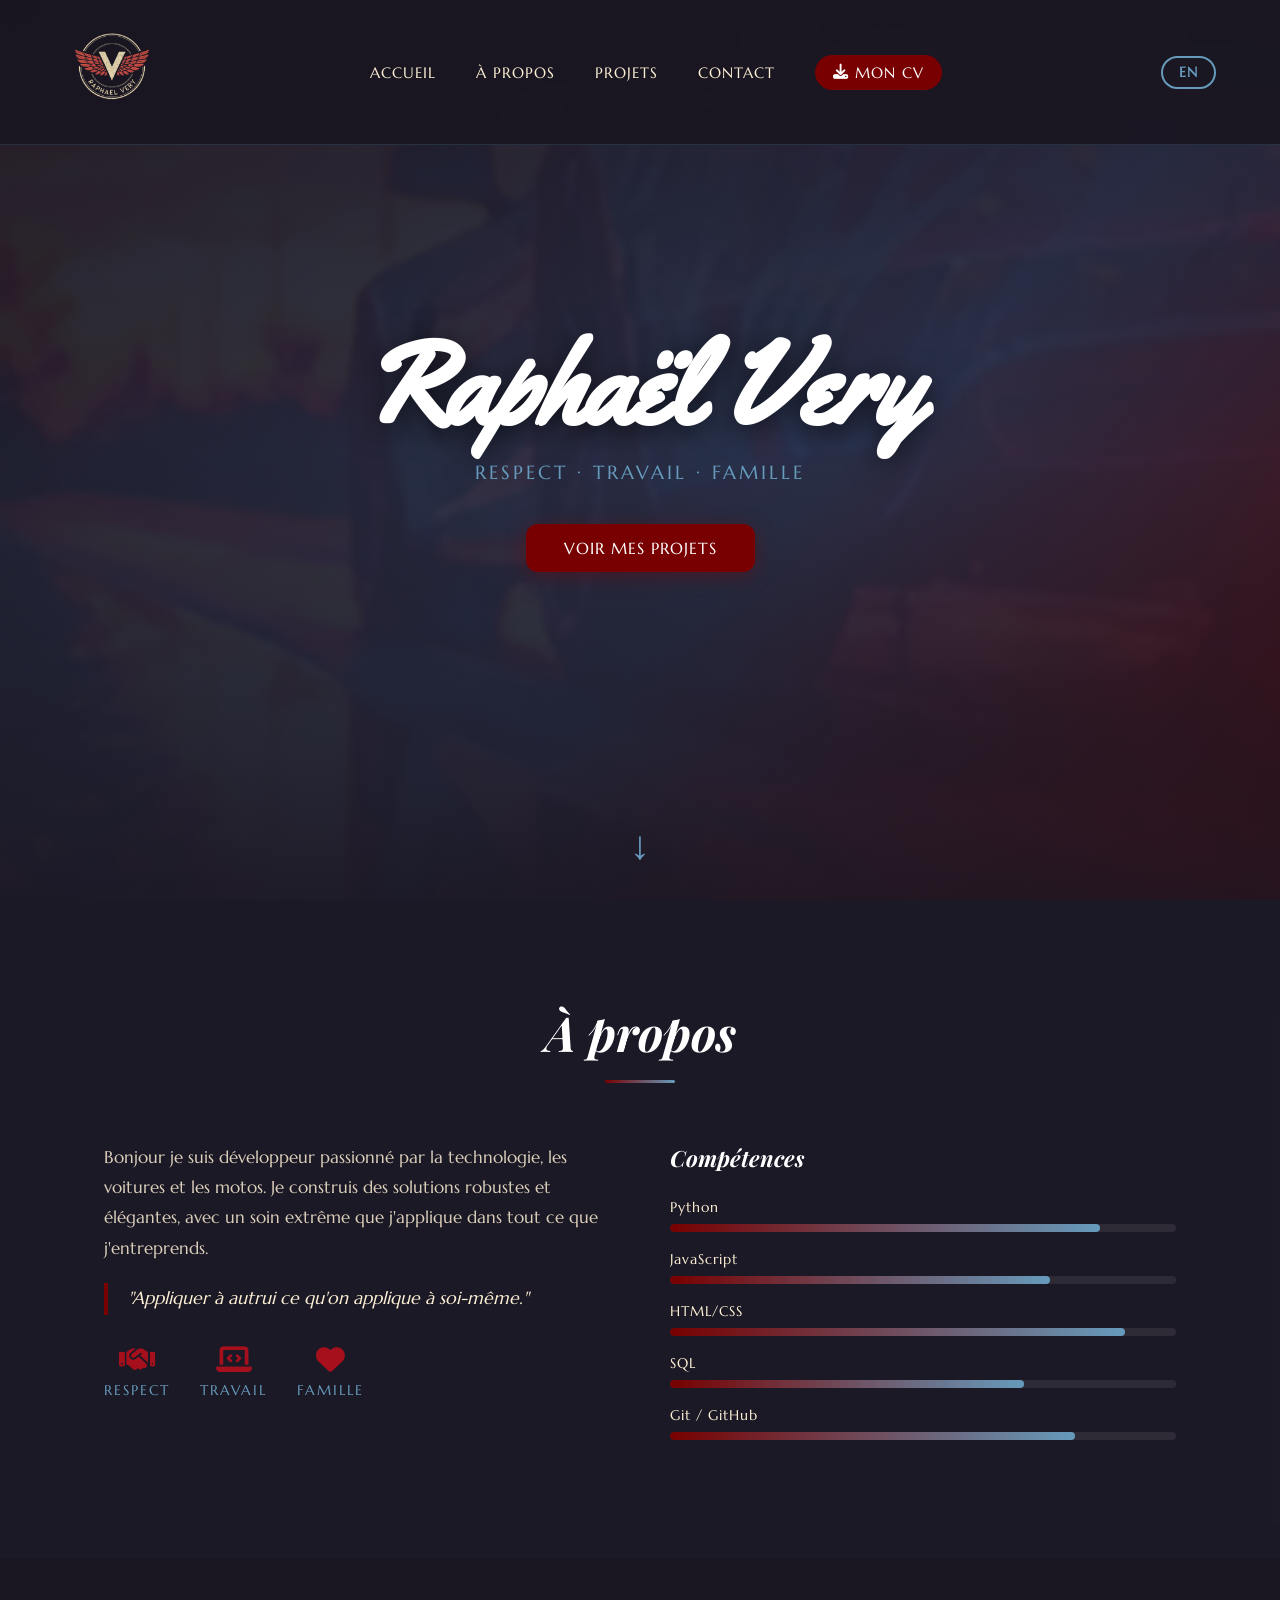
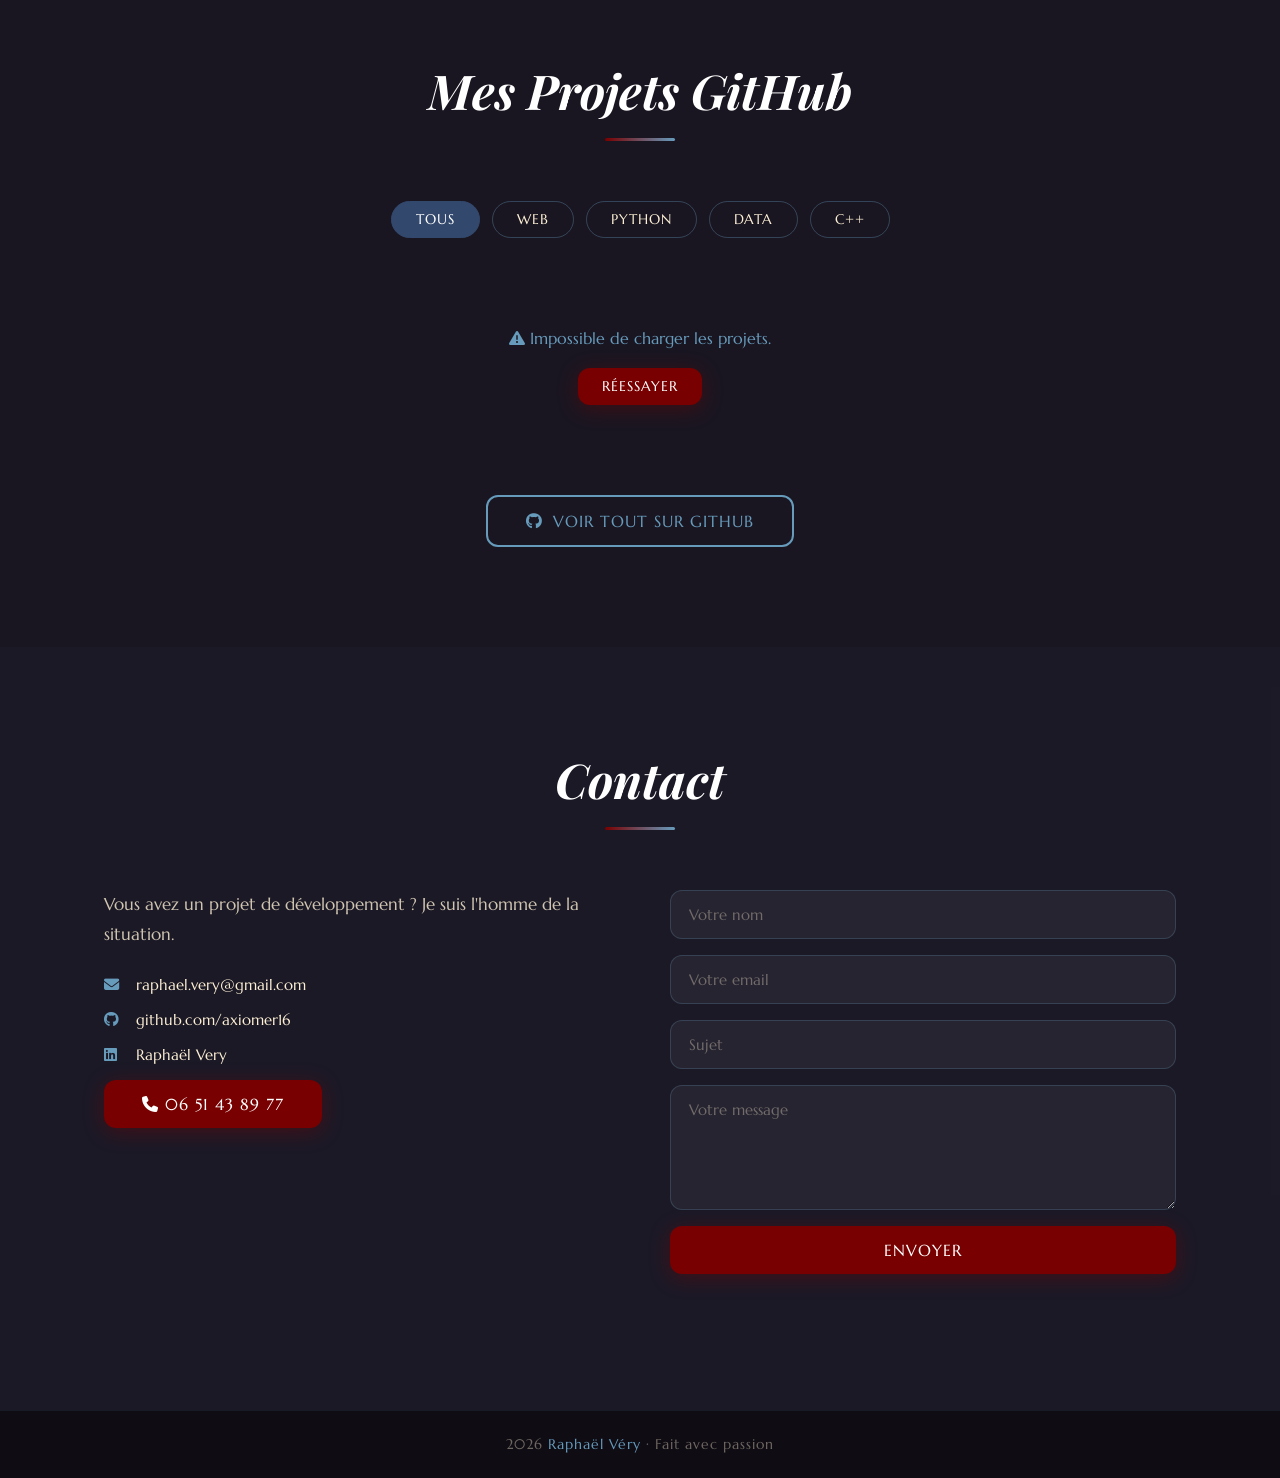
==== commit 5b04be65: "Resolution de conflict" ====
--- a/index.html
+++ b/index.html
@@ -8,7 +8,7 @@
   <link rel="stylesheet" href="style.css" />
   <link href="https://fonts.googleapis.com/css2?family=Yellowtail&family=Playfair+Display:ital@1&family=Marcellus&display=swap" rel="stylesheet"/>
   <link rel="stylesheet" href="https://cdnjs.cloudflare.com/ajax/libs/font-awesome/6.5.0/css/all.min.css"/>
-  <link rel="icon" href="LogoPortfoliotCouleurClaire.png" type="image/png" />
+  <link rel="icon" href="LogoPortfoliot.png" type="image/png" />
 </head>
 <body>
 
@@ -104,14 +104,16 @@
       </div>
     </div>
   </section>
-
+  
+  <button id="scrollTop" title="Haut de page">&#9650;</button>
+  
   <!-- FOOTER -->
   <footer>
-    <p>© 2025 <span>Raphaël Véry</span> · <span data-i18n="footer-text">Fait avec passion</span></p>
+    <p>2026 <span>Raphaël Véry</span> · Fait avec passion</p>
   </footer>
 
   <button id="scrollTop" data-i18n-title="scroll-top" title="Haut de page">&#9650;</button>
 
   <script src="script.js"></script>
 </body>
-</html>+</html>
--- a/style.css
+++ b/style.css
@@ -399,6 +399,35 @@
 
 .form-msg { font-size: 0.9rem; color: var(--bleu-clair); min-height: 20px; }
 
+/* ===== Top button ===== */
+#scrollTop {
+  position: fixed;
+  bottom: 30px;
+  right: 30px;
+  background: #00d4ff;
+  color: #0a0a0a;
+  border: none;
+  border-radius: 50%;
+  width: 50px;
+  height: 50px;
+  font-size: 1.4rem;
+  cursor: pointer;
+  opacity: 0;
+  transition: opacity 0.3s;
+  pointer-events: none;
+  z-index: 999;
+}
+
+#scrollTop.visible {
+  opacity: 1;
+  pointer-events: auto;
+}
+
+#scrollTop:hover {
+  background: #fff;
+}
+
+
 /* ===== FOOTER ===== */
 footer {
   background: #0f0c14;
@@ -443,4 +472,4 @@
   .about-grid, .contact-wrapper { grid-template-columns: 1fr; gap: 40px; }
   .projects-grid { grid-template-columns: 1fr; }
   .values { justify-content: center; }
-}+}
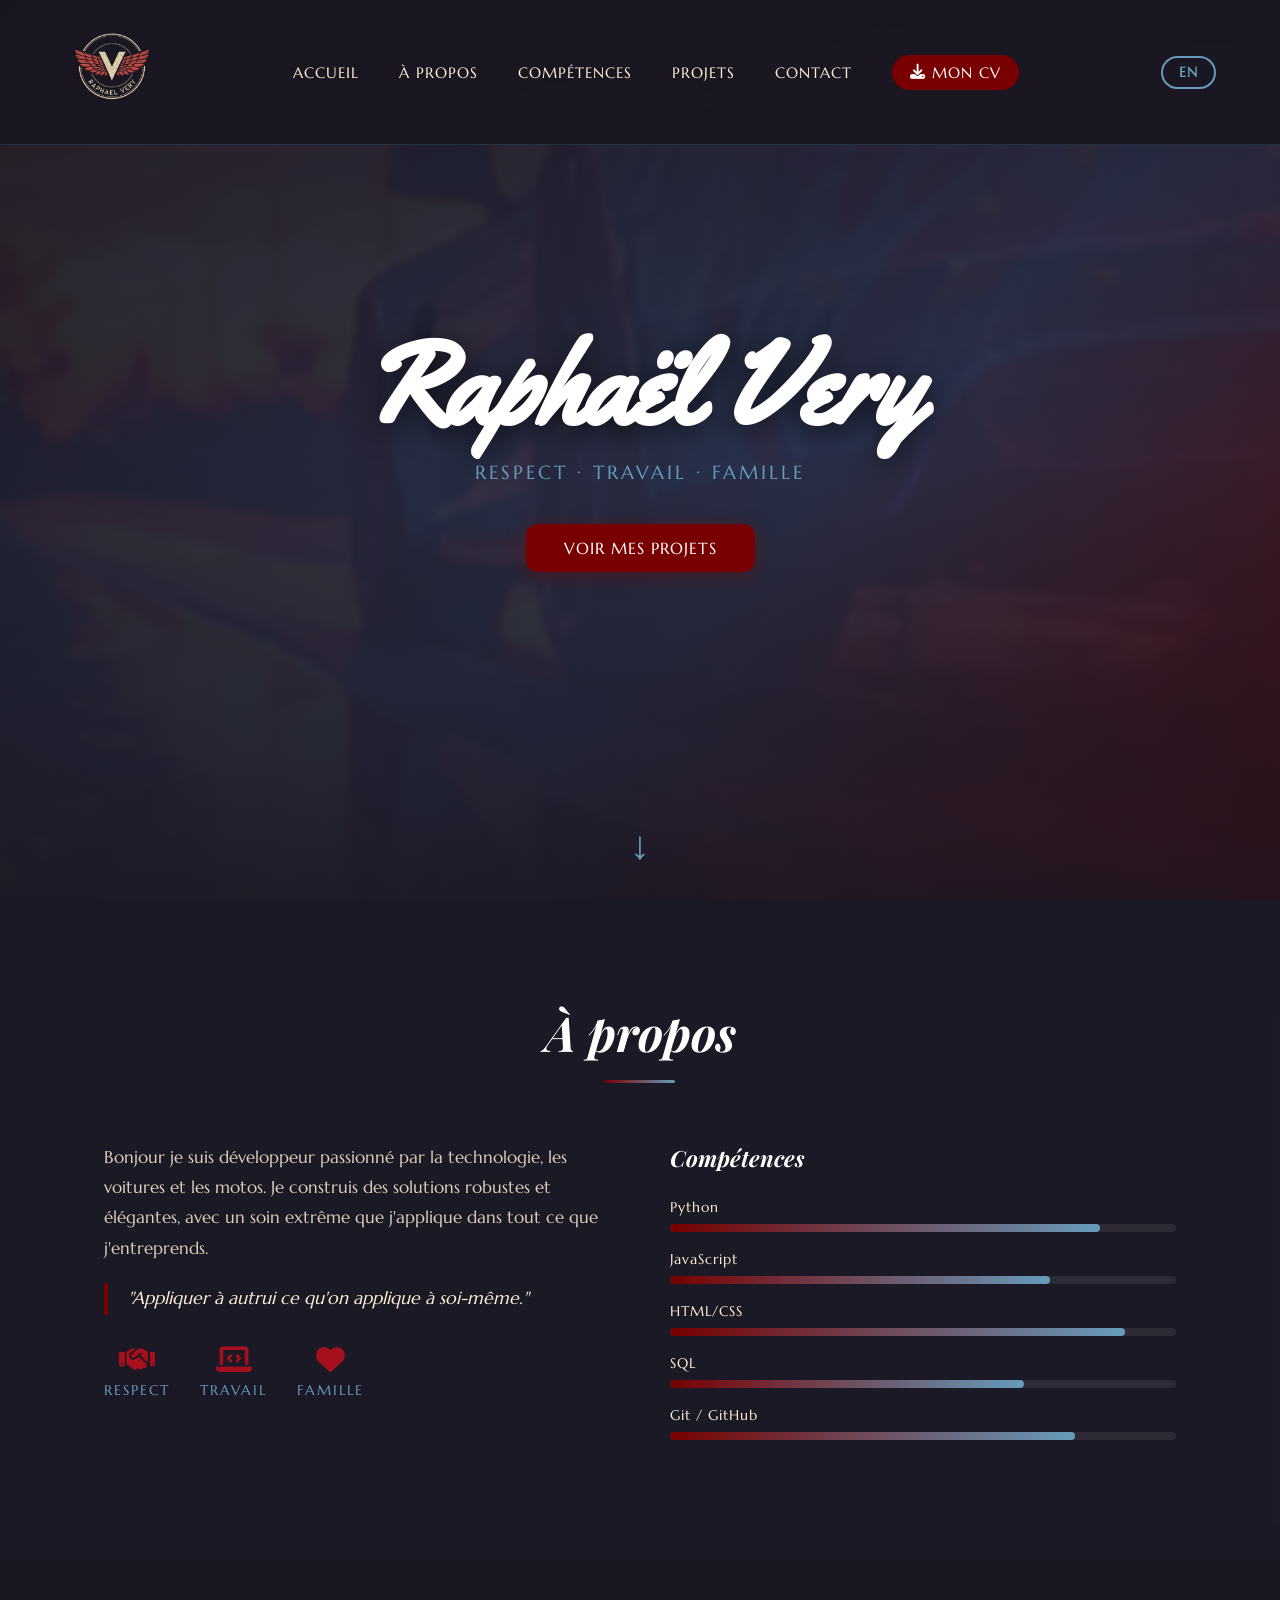
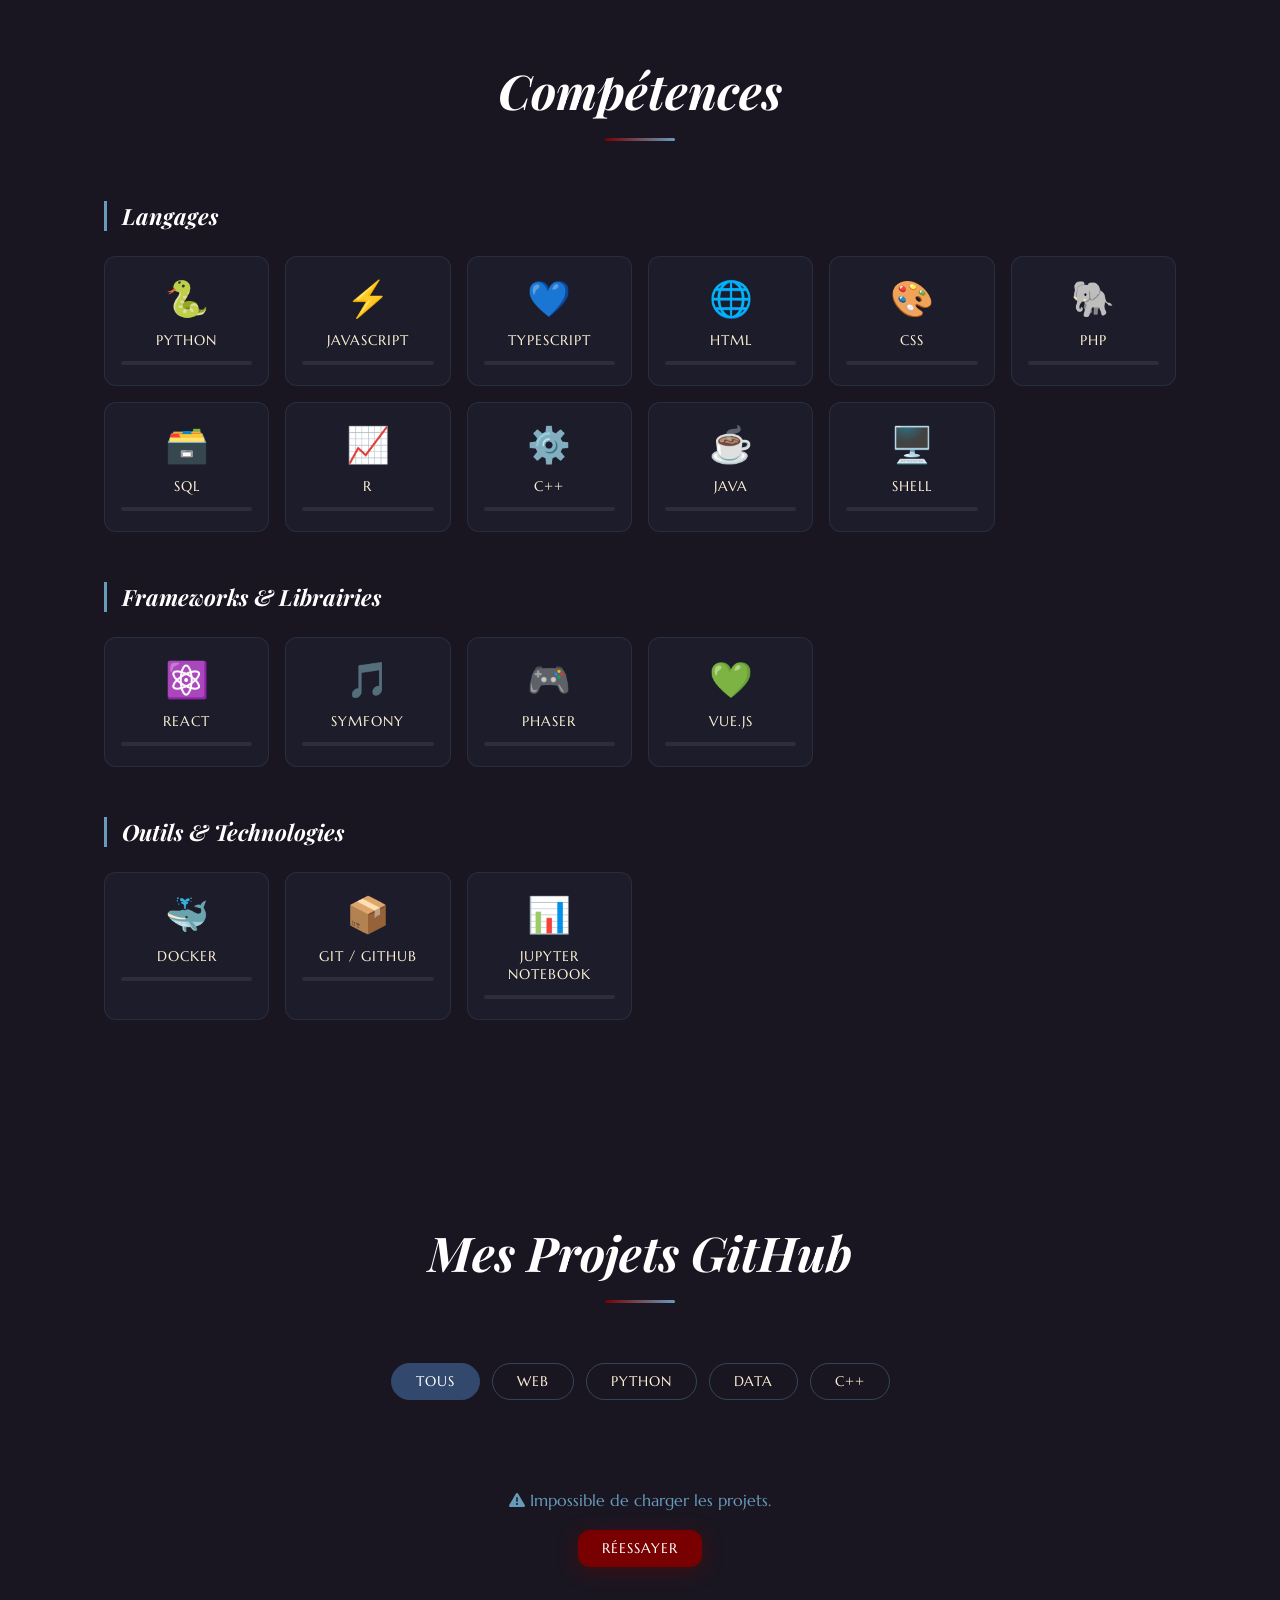
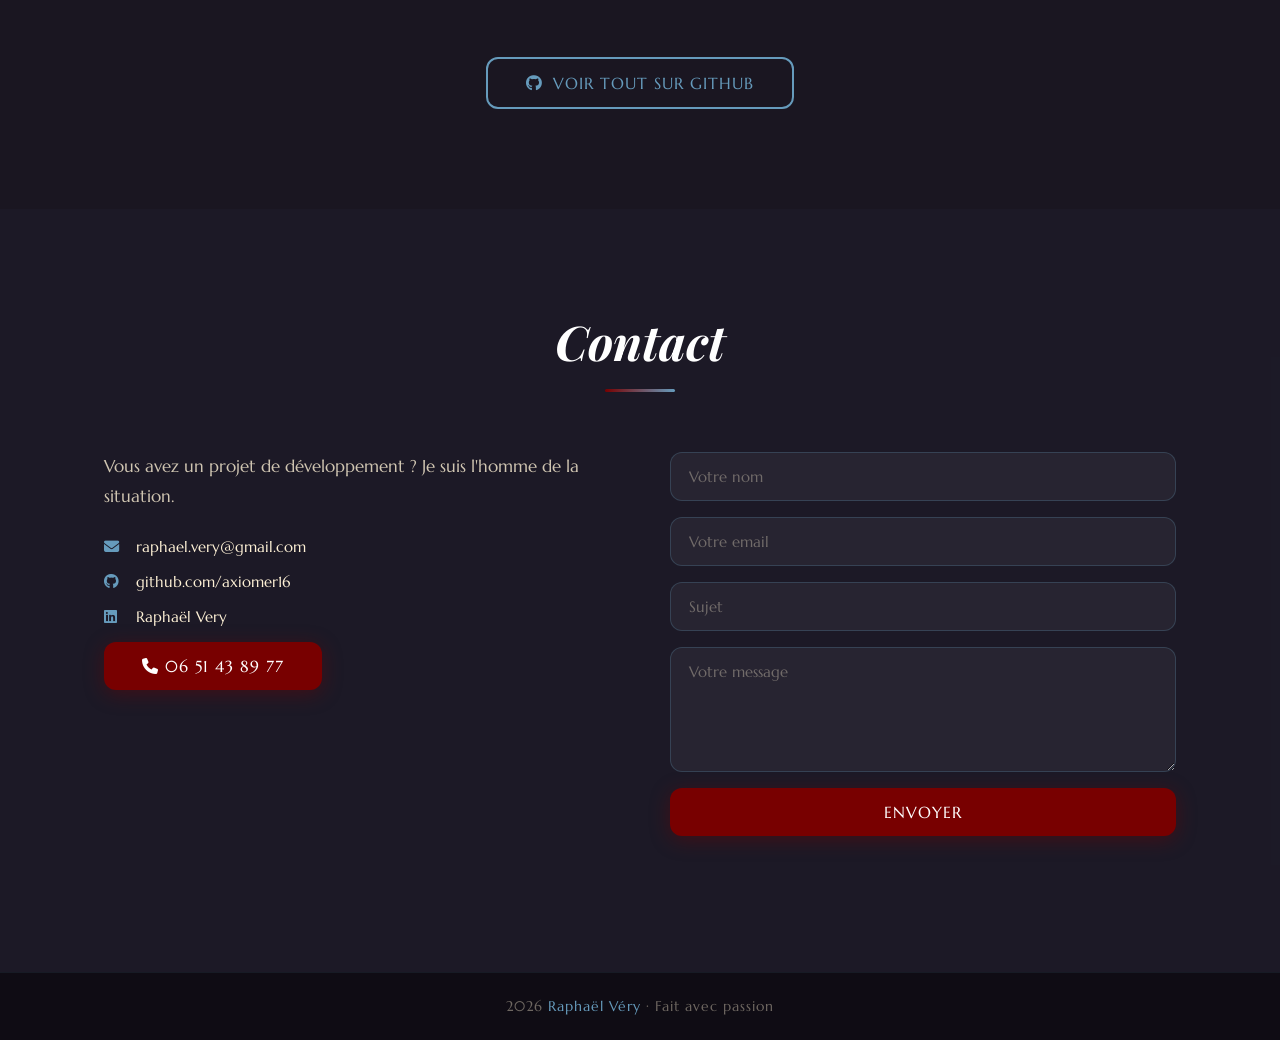
==== commit fcfa5963: "Ajout robrique skill" ====
--- a/index.html
+++ b/index.html
@@ -18,6 +18,7 @@
     <ul class="nav-links">
       <li><a href="#hero" data-i18n="nav-home">Accueil</a></li>
       <li><a href="#about" data-i18n="nav-about">À propos</a></li>
+      <li><a href="#skills"><span data-i18n="nav-skills">Compétences</span></a></li>
       <li><a href="#projects" data-i18n="nav-projects">Projets</a></li>
       <li><a href="#contact" data-i18n="nav-contact">Contact</a></li>
       <li><a href="Cv.pdf" download class="btn-cv" id="cv-download"><i class="fas fa-download"></i> <span data-i18n="nav-cv">Mon CV</span></a></li>
@@ -62,6 +63,41 @@
       </div>
     </div>
   </section>
+
+  <!-- SKILLS -->
+<section id="skills">
+  <div class="container">
+    <h2 class="section-title"><span data-i18n="skills-section-title">Compétences</span></h2>
+    <div class="skills-categories">
+      <div class="skills-category">
+        <h3 data-i18n="cat-languages">Langages</h3>
+        <div class="skills-grid" id="skills-languages"></div>
+      </div>
+      <div class="skills-category">
+        <h3 data-i18n="cat-frameworks">Frameworks & Librairies</h3>
+        <div class="skills-grid" id="skills-frameworks"></div>
+      </div>
+      <div class="skills-category">
+        <h3 data-i18n="cat-tools">Outils & Technologies</h3>
+        <div class="skills-grid" id="skills-tools"></div>
+      </div>
+    </div>
+  </div>
+  <!-- Modal -->
+  <div class="skill-modal-overlay" id="skillModalOverlay">
+    <div class="skill-modal">
+      <button class="skill-modal-close" id="skillModalClose">&times;</button>
+      <div class="skill-modal-icon" id="skillModalIcon"></div>
+      <h3 id="skillModalTitle"></h3>
+      <div class="skill-modal-level">
+        <span data-i18n="skill-level">Maîtrise</span>
+        <div class="skill-modal-bar"><div class="skill-modal-fill" id="skillModalFill"></div></div>
+        <span id="skillModalPercent"></span>
+      </div>
+      <p id="skillModalDesc"></p>
+    </div>
+  </div>
+</section>
 
   <!-- PROJECTS -->
   <section id="projects">
--- a/style.css
+++ b/style.css
@@ -269,6 +269,203 @@
   background: linear-gradient(to right, var(--marron-rouge), var(--bleu-clair));
   border-radius: 50px;
   transition: width 1.5s cubic-bezier(0.25, 1, 0.5, 1);
+}
+
+/* ===== SKILLS SECTION ===== */
+#skills { background: var(--noir); }
+
+.skills-categories {
+  display: flex;
+  flex-direction: column;
+  gap: 50px;
+}
+
+.skills-category h3 {
+  font-family: var(--font-title2);
+  font-style: italic;
+  font-size: 1.4rem;
+  color: var(--white);
+  margin-bottom: 25px;
+  padding-left: 15px;
+  border-left: 3px solid var(--bleu-clair);
+}
+
+.skills-grid {
+  display: grid;
+  grid-template-columns: repeat(auto-fill, minmax(150px, 1fr));
+  gap: 16px;
+}
+
+/* Skill Card */
+.skill-card {
+  background: rgba(51, 72, 109, 0.12);
+  border: 1px solid rgba(102, 155, 188, 0.15);
+  border-radius: var(--radius);
+  padding: 20px 16px;
+  text-align: center;
+  cursor: pointer;
+  transition: transform var(--transition), box-shadow var(--transition), border-color var(--transition);
+  position: relative;
+  overflow: hidden;
+}
+
+.skill-card::before {
+  content: '';
+  position: absolute;
+  top: 0; left: 0; right: 0;
+  height: 3px;
+  background: var(--skill-color, var(--bleu-clair));
+  transform: scaleX(0);
+  transform-origin: left;
+  transition: transform var(--transition);
+}
+
+.skill-card:hover {
+  transform: translateY(-6px);
+  box-shadow: 0 12px 30px rgba(0, 0, 0, 0.35);
+  border-color: rgba(102, 155, 188, 0.4);
+}
+
+.skill-card:hover::before {
+  transform: scaleX(1);
+}
+
+.skill-card-icon {
+  font-size: 2.2rem;
+  margin-bottom: 10px;
+}
+
+.skill-card-name {
+  display: block;
+  font-size: 0.9rem;
+  color: var(--beige);
+  letter-spacing: 1px;
+  text-transform: uppercase;
+  margin-bottom: 12px;
+}
+
+.skill-card-bar {
+  height: 4px;
+  background: rgba(255, 255, 255, 0.08);
+  border-radius: 50px;
+  overflow: hidden;
+}
+
+.skill-card-fill {
+  height: 100%;
+  background: var(--skill-color, var(--bleu-clair));
+  border-radius: 50px;
+  transition: width 1.2s cubic-bezier(0.25, 1, 0.5, 1);
+}
+
+/* ===== SKILL MODAL ===== */
+.skill-modal-overlay {
+  position: fixed;
+  inset: 0;
+  background: rgba(0, 0, 0, 0.75);
+  backdrop-filter: blur(8px);
+  display: flex;
+  align-items: center;
+  justify-content: center;
+  z-index: 10000;
+  opacity: 0;
+  pointer-events: none;
+  transition: opacity 0.3s ease;
+}
+
+.skill-modal-overlay.active {
+  opacity: 1;
+  pointer-events: auto;
+}
+
+.skill-modal {
+  background: rgba(26, 22, 33, 0.97);
+  border: 1px solid rgba(102, 155, 188, 0.3);
+  border-radius: 16px;
+  padding: 40px;
+  max-width: 480px;
+  width: 90%;
+  text-align: center;
+  position: relative;
+  transform: scale(0.9) translateY(20px);
+  transition: transform 0.3s ease;
+}
+
+.skill-modal-overlay.active .skill-modal {
+  transform: scale(1) translateY(0);
+}
+
+.skill-modal-close {
+  position: absolute;
+  top: 14px;
+  right: 18px;
+  background: none;
+  border: none;
+  color: var(--beige);
+  font-size: 1.8rem;
+  cursor: pointer;
+  transition: color var(--transition);
+  line-height: 1;
+}
+
+.skill-modal-close:hover {
+  color: var(--rouge-bord);
+}
+
+.skill-modal-icon {
+  font-size: 3.5rem;
+  margin-bottom: 12px;
+}
+
+.skill-modal h3 {
+  font-family: var(--font-title2);
+  font-style: italic;
+  font-size: 1.6rem;
+  color: var(--white);
+  margin-bottom: 20px;
+}
+
+.skill-modal-level {
+  display: flex;
+  align-items: center;
+  gap: 12px;
+  margin-bottom: 20px;
+  justify-content: center;
+}
+
+.skill-modal-level > span:first-child {
+  font-size: 0.85rem;
+  color: rgba(253, 240, 213, 0.6);
+  text-transform: uppercase;
+  letter-spacing: 1px;
+}
+
+.skill-modal-bar {
+  flex: 1;
+  max-width: 200px;
+  height: 8px;
+  background: rgba(255, 255, 255, 0.1);
+  border-radius: 50px;
+  overflow: hidden;
+}
+
+.skill-modal-fill {
+  height: 100%;
+  border-radius: 50px;
+  transition: width 0.8s cubic-bezier(0.25, 1, 0.5, 1);
+}
+
+#skillModalPercent {
+  font-size: 0.95rem;
+  color: var(--bleu-clair);
+  font-weight: bold;
+  min-width: 40px;
+}
+
+.skill-modal p {
+  font-size: 0.95rem;
+  line-height: 1.75;
+  color: rgba(253, 240, 213, 0.8);
 }
 
 /* ===== PROJECTS ===== */
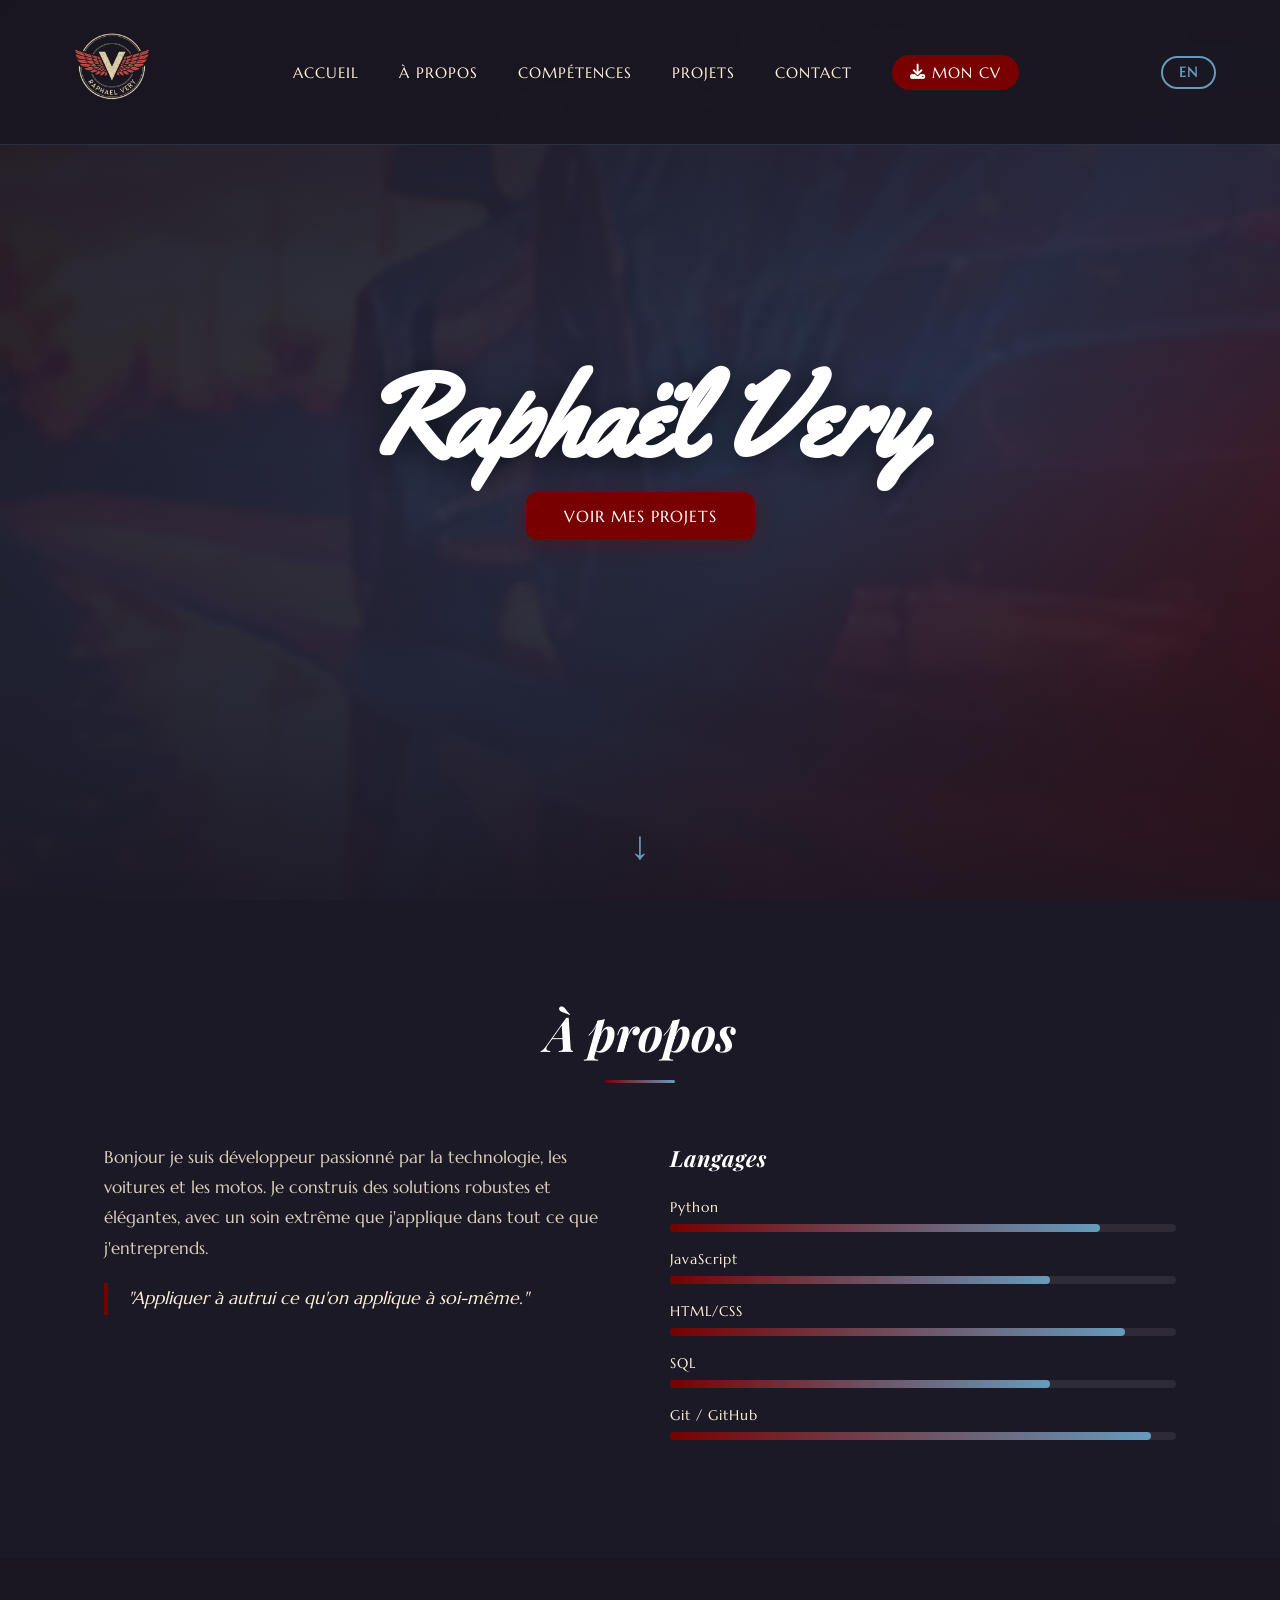
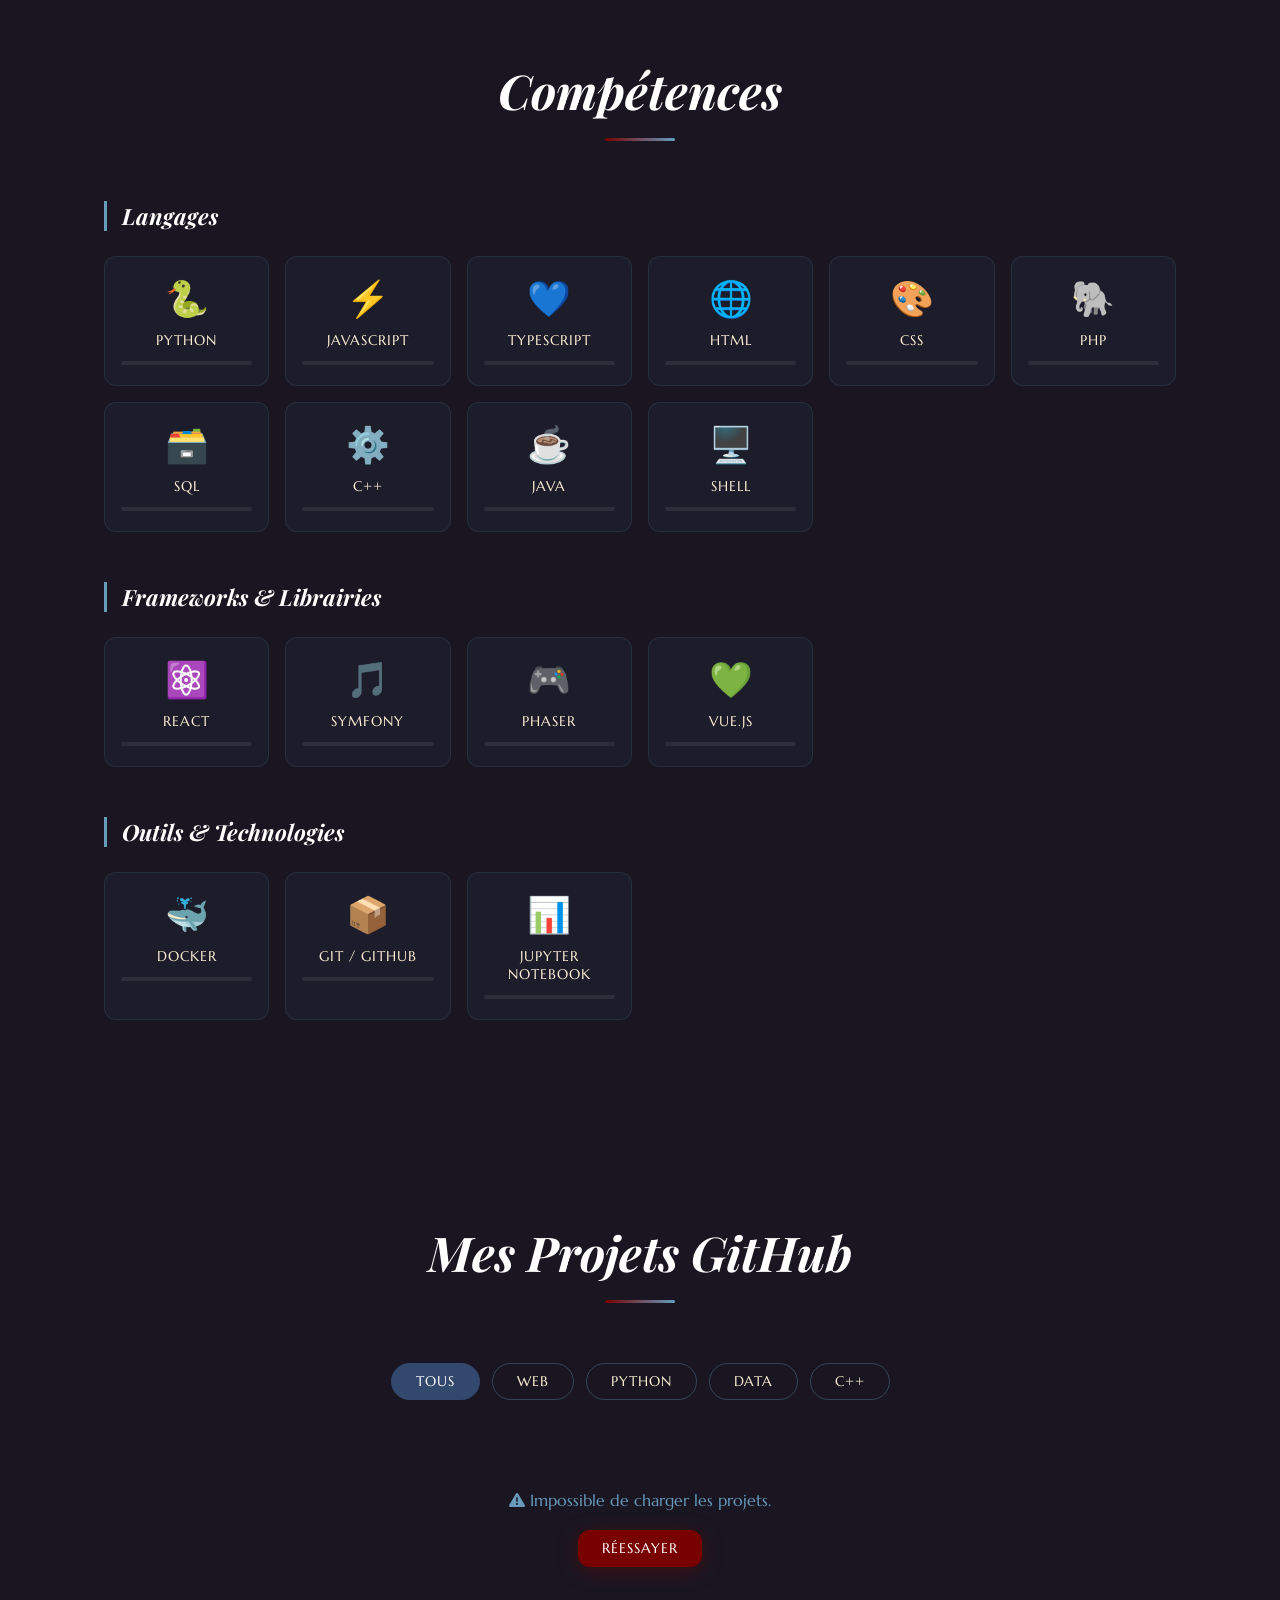
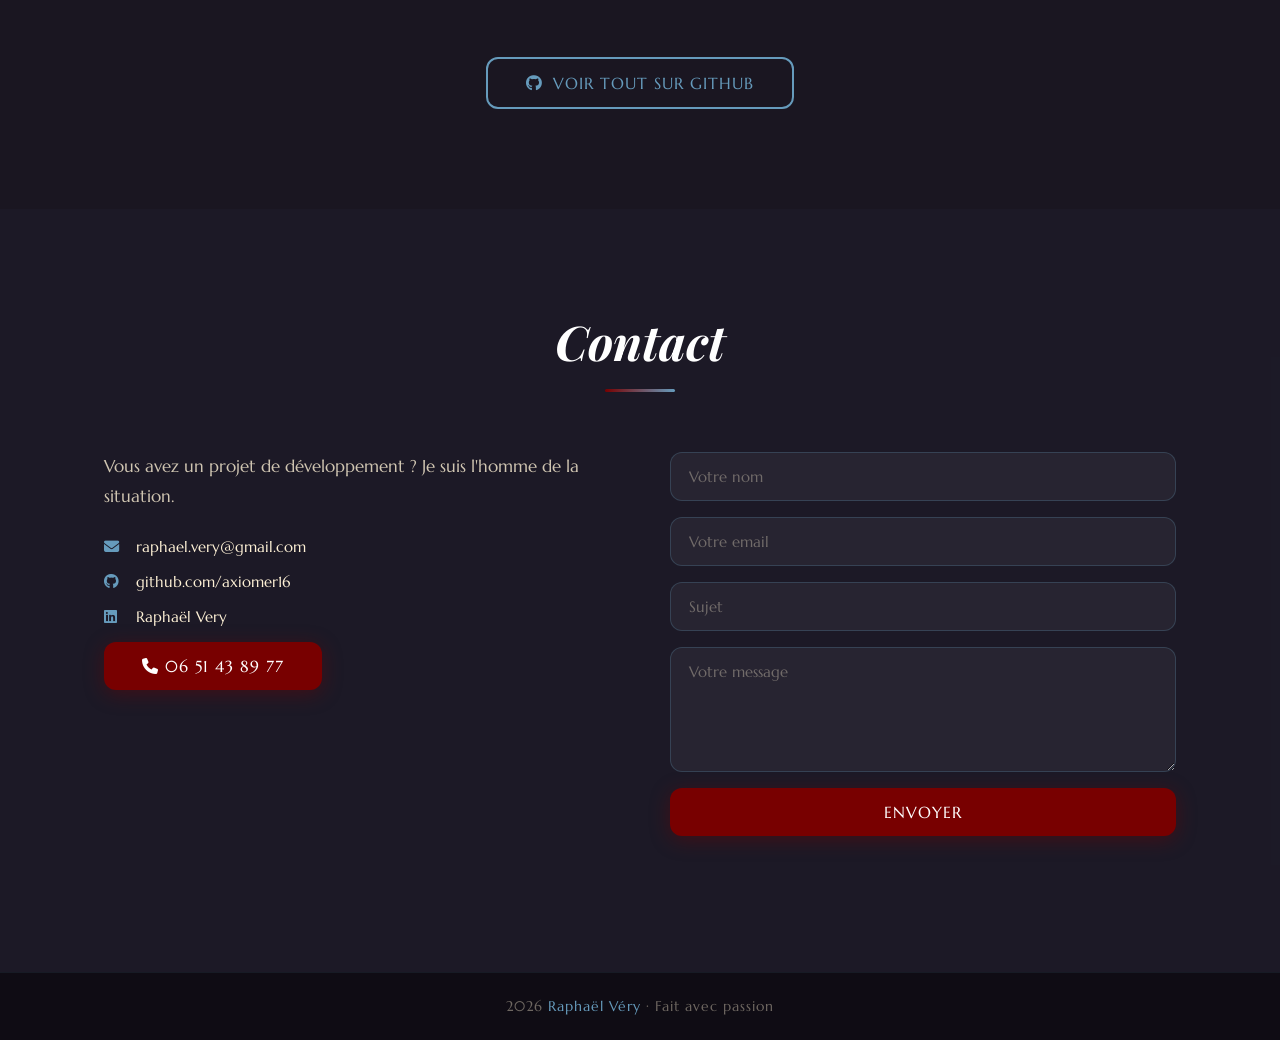
==== commit e7c4e6dc: "remove value + ajustement pourcentage stacks" ====
--- a/index.html
+++ b/index.html
@@ -32,7 +32,6 @@
     <div class="hero-overlay"></div>
     <div class="hero-content">
       <h1 class="hero-name">Raphaël Very</h1>
-      <p class="hero-tagline" data-i18n="hero-tagline">Respect · Travail · Famille</p>
       <a href="#projects" class="btn-primary" data-i18n="hero-btn">Voir mes projets</a>
     </div>
     <div class="hero-scroll-hint">↓</div>
@@ -46,19 +45,14 @@
         <div class="about-text">
           <p data-i18n="about-text-1">Bonjour je suis développeur passionné par la technologie, les voitures et les motos. Je construis des solutions robustes et élégantes, avec un soin extrême que j'applique dans tout ce que j'entreprends.</p>
           <p class="about-quote" data-i18n="about-quote">"Appliquer à autrui ce qu'on applique à soi-même."</p>
-          <div class="values">
-            <div class="value-item"><i class="fas fa-handshake"></i><span data-i18n="value-respect">Respect</span></div>
-            <div class="value-item"><i class="fas fa-laptop-code"></i><span data-i18n="value-work">Travail</span></div>
-            <div class="value-item"><i class="fas fa-heart"></i><span data-i18n="value-family">Famille</span></div>
-          </div>
         </div>
         <div class="about-skills">
-          <h3 data-i18n="skills-title">Compétences</h3>
+          <h3 data-i18n="skills-title">Langages</h3>
           <div class="skill-bar"><span>Python</span><div class="bar"><div class="fill" data-width="85%"></div></div></div>
           <div class="skill-bar"><span>JavaScript</span><div class="bar"><div class="fill" data-width="75%"></div></div></div>
           <div class="skill-bar"><span>HTML/CSS</span><div class="bar"><div class="fill" data-width="90%"></div></div></div>
-          <div class="skill-bar"><span>SQL</span><div class="bar"><div class="fill" data-width="70%"></div></div></div>
-          <div class="skill-bar"><span>Git / GitHub</span><div class="bar"><div class="fill" data-width="80%"></div></div></div>
+          <div class="skill-bar"><span>SQL</span><div class="bar"><div class="fill" data-width="75%"></div></div></div>
+          <div class="skill-bar"><span>Git / GitHub</span><div class="bar"><div class="fill" data-width="95%"></div></div></div>
         </div>
       </div>
     </div>
--- a/style.css
+++ b/style.css
@@ -601,8 +601,8 @@
   position: fixed;
   bottom: 30px;
   right: 30px;
-  background: #00d4ff;
-  color: #0a0a0a;
+  background: #33486d;
+  color: #ffffff;
   border: none;
   border-radius: 50%;
   width: 50px;
